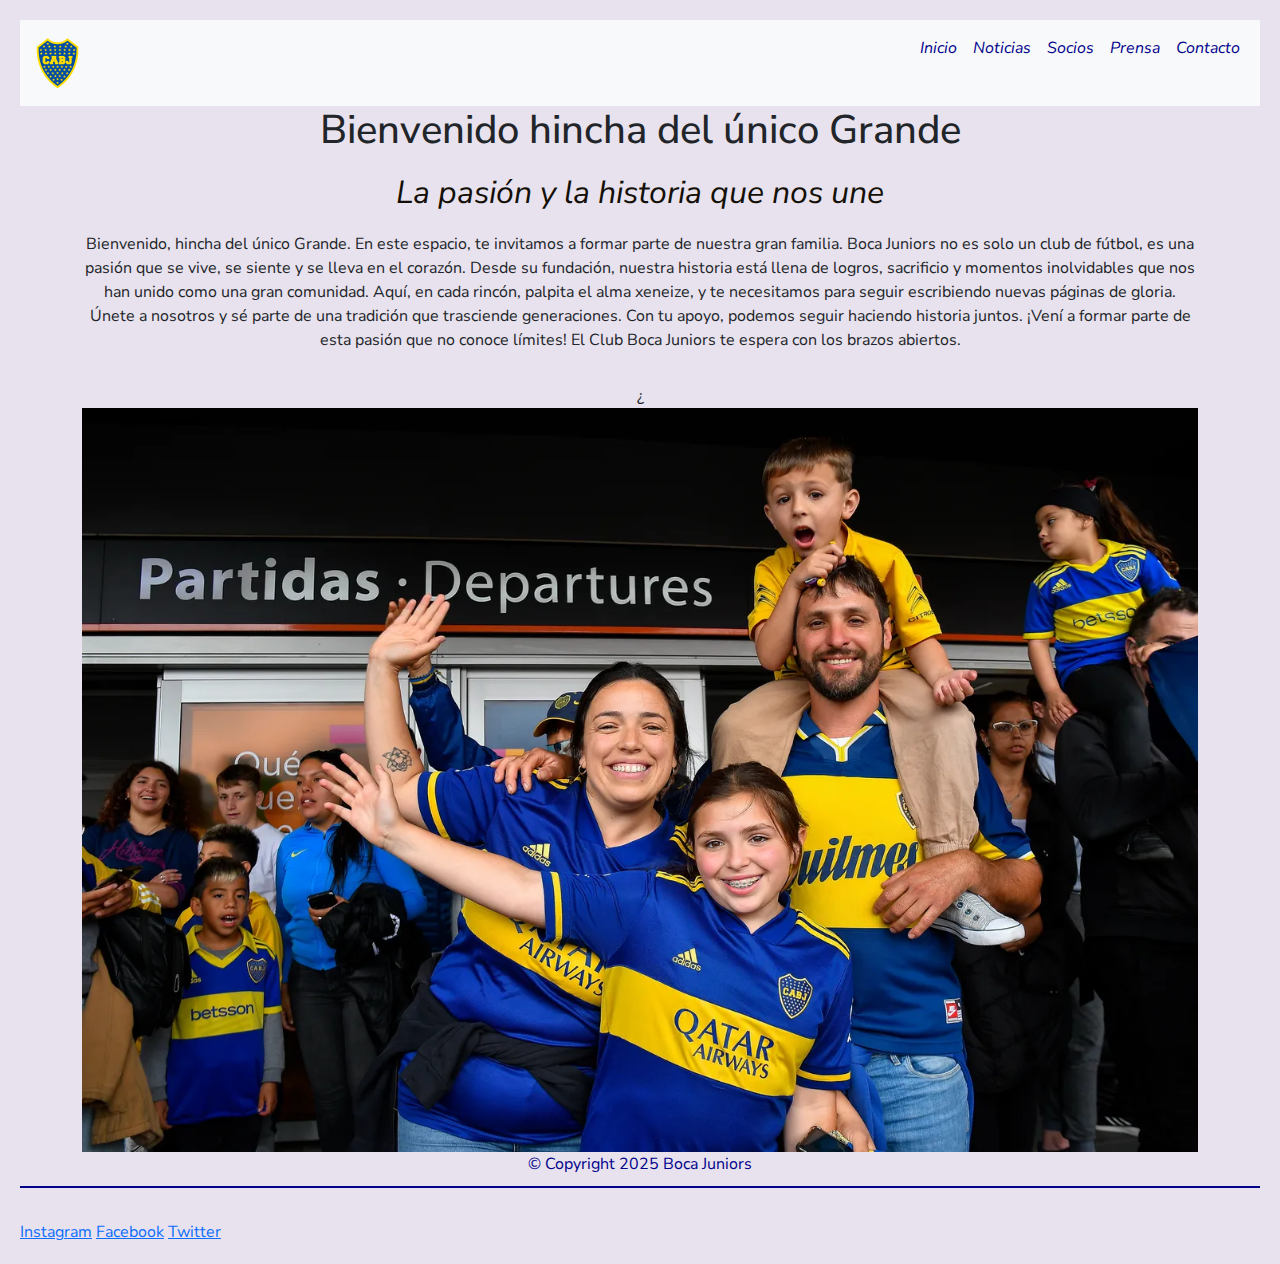
==== index.html @ 555c3f23 "hice correcciones en el nav" ====
<!DOCTYPE html>
<html lang="en">
<head>
    <meta charset="UTF-8">
    <meta name="viewport" content="width=device-width, initial-scale=1.0">
    <!--BOOTSTRAP-->
    <link href="https://cdn.jsdelivr.net/npm/bootstrap@5.3.3/dist/css/bootstrap.min.css" rel="stylesheet" integrity="sha384-QWTKZyjpPEjISv5WaRU9OFeRpok6YctnYmDr5pNlyT2bRjXh0JMhjY6hW+ALEwIH" crossorigin="anonymous">
    <!--CSS-->
    <link rel="stylesheet" href="./styles/style.css">
    <link rel="preconnect" href="https://fonts.googleapis.com">
    <link rel="preconnect" href="https://fonts.gstatic.com" crossorigin>
    <link href="https://fonts.googleapis.com/css2?family=Nunito+Sans:ital,opsz,wght@0,6..12,200..1000;1,6..12,200..1000&display=swap" rel="stylesheet">
    <title>Socios Boca - Inicio</title>
</head>
<body>
    <header>
        <nav class="navbar navbar-expand-lg navbar-light bg-light w-100">
            <div class="container-fluid">
                <!-- Logo -->
                <a class="navbar-brand" href="../index.html">
                    <img src="./assets/icons/Boca_escudo.png" alt="Boca_escudo" class="logo">
                </a>
                <!-- Botón hamburguesa -->
                <button class="navbar-toggler" type="button" data-bs-toggle="collapse" data-bs-target="#navbarNav" aria-controls="navbarNav" aria-expanded="false" aria-label="Toggle navigation">
                    <span class="navbar-toggler-icon"></span>
                </button>
                <!-- NAV -->
                <div class="collapse navbar-collapse" id="navbarNav">
                    <ul class="navbar-nav ms-auto">
                        <li class="nav-item">
                            <a class="nav-link active" href="./index.html">Inicio</a>
                        </li>
                        <li class="nav-item">
                            <a class="nav-link" href="./pages/news.html">Noticias</a>
                        </li>
                        <li class="nav-item">
                            <a class="nav-link" href="./pages/members.html">Socios</a>
                        </li>
                        <li class="nav-item">
                            <a class="nav-link" href="./pages/press.html">Prensa</a>
                        </li>
                        <li class="nav-item">
                            <a class="nav-link" href="./pages/contact.html">Contacto</a>
                        </li>
                    </ul>
                </div>
            </div>
        </nav>
    </header>    
    <main>
        <section class="container">
            <div class="text-center">
                <h1>Bienvenido hincha del único Grande</h1>
                <h2 class="subtitulos">La pasión y la historia que nos une</h2>
                <p>Bienvenido, hincha del único Grande. En este espacio, te invitamos a formar parte de nuestra gran familia. Boca Juniors no es solo un club de fútbol, es una pasión que se vive, se siente y se lleva en el corazón. Desde su fundación, nuestra historia está llena de logros, sacrificio y momentos inolvidables que nos han unido como una gran comunidad. Aquí, en cada rincón, palpita el alma xeneize, y te necesitamos para seguir escribiendo nuevas páginas de gloria. Únete a nosotros y sé parte de una tradición que trasciende generaciones. Con tu apoyo, podemos seguir haciendo historia juntos. ¡Vení a formar parte de esta pasión que no conoce límites! El Club Boca Juniors te espera con los brazos abiertos.
                </p>¿
                <img src="./assets/img/hinchas-boca-viajan-brasil-1jpg.webp" alt="Una_familia_bostera" class="img-fluid">
            </div>
        </section>
    </main>
    
    <footer> 
        <p class="p-footer"> &copy; Copyright 2025 Boca Juniors </p>
        <!--Aca irian los logos de las redes sociales-->
        <a href="https://www.instagram.com/bocajrs/?hl=es">Instagram</a>
        <a href="https://www.facebook.com/BocaJuniors/?locale=es_LA">Facebook</a>
        <a href="https://x.com/BocaJrsOficial?ref_src=twsrc%5Egoogle%7Ctwcamp%5Eserp%7Ctwgr%5Eauthor">Twitter</a>
    </footer>
    <script src="https://cdn.jsdelivr.net/npm/bootstrap@5.3.3/dist/js/bootstrap.bundle.min.js" integrity="sha384-YvpcrYf0tY3lHB60NNkmXc5s9fDVZLESaAA55NDzOxhy9GkcIdslK1eN7N6jIeHz" crossorigin="anonymous"></script>   
</body>
</html>
---- styles/style.css ----
*{
    margin: 0;
    padding: 0;
}
/*HEADER*/
.logo{
    width: 50px;
    height: auto;
}

.nav-menu ul {
    display: flex ;
    flex-direction: row;
    justify-content:space-around;
    color: darkblue;
    font-family: "Nunito Sans", serif;
    padding: 0;
    list-style: none;
    margin: auto;

}
.nav-link{
    text-decoration: none;
    color: darkblue !important;
}
.nav-link:hover {
    color: #ffc307 !important;
    text-decoration: underline;
}
input:focus {
    border-color: #140f07;
    outline: none;
}



/*BODY*/

body{
    font-family: "Nunito Sans", serif;
    background-color: #e7e2ed;
    padding: 20px;
}
.subtitulos{
    color: #140f07;
    font-style: italic;
    font-weight: 400;
    margin: 20px;
}

.titulos{
    color: darkblue;
    font-family: "Nunito Sans", serif;
    font-size: 3rem;
    text-align: center;
}

p{font-size: 1rem;
    margin-bottom: 2rem;
}


div li{
    font-style: italic;
    margin-bottom: 30px;
}

#imagen-index{
    width: 1080px;
    max-width: 1980px;
    height: auto;
    display: block;
    margin: auto;
}
.imagen-prensa{
        width: 48%;
        height: auto;
        display: inline-block;
        margin: 1px;
    }

    .video-socios{
        width: 80%;
        height: auto;
        display: block;
        margin: auto;
    }

    /*FOOTER*/
.p-footer{
    font-size: 1rem;
    color: darkblue;
    text-align: center;
}    
.p-footer::after {
    content: "";
    display: block;
    width: 100%;
    height: 2px;
    background-color: darkblue;
    margin-top: 10px;
}
@media (max-width: 768px) {
    .titulos {
        font-size: 2rem;
        text-align: left;
    }

    .nav-menu ul {
        flex-direction: column;
        align-items: center;
    }

    .imagen-prensa {
        width: 100%;
    }
}
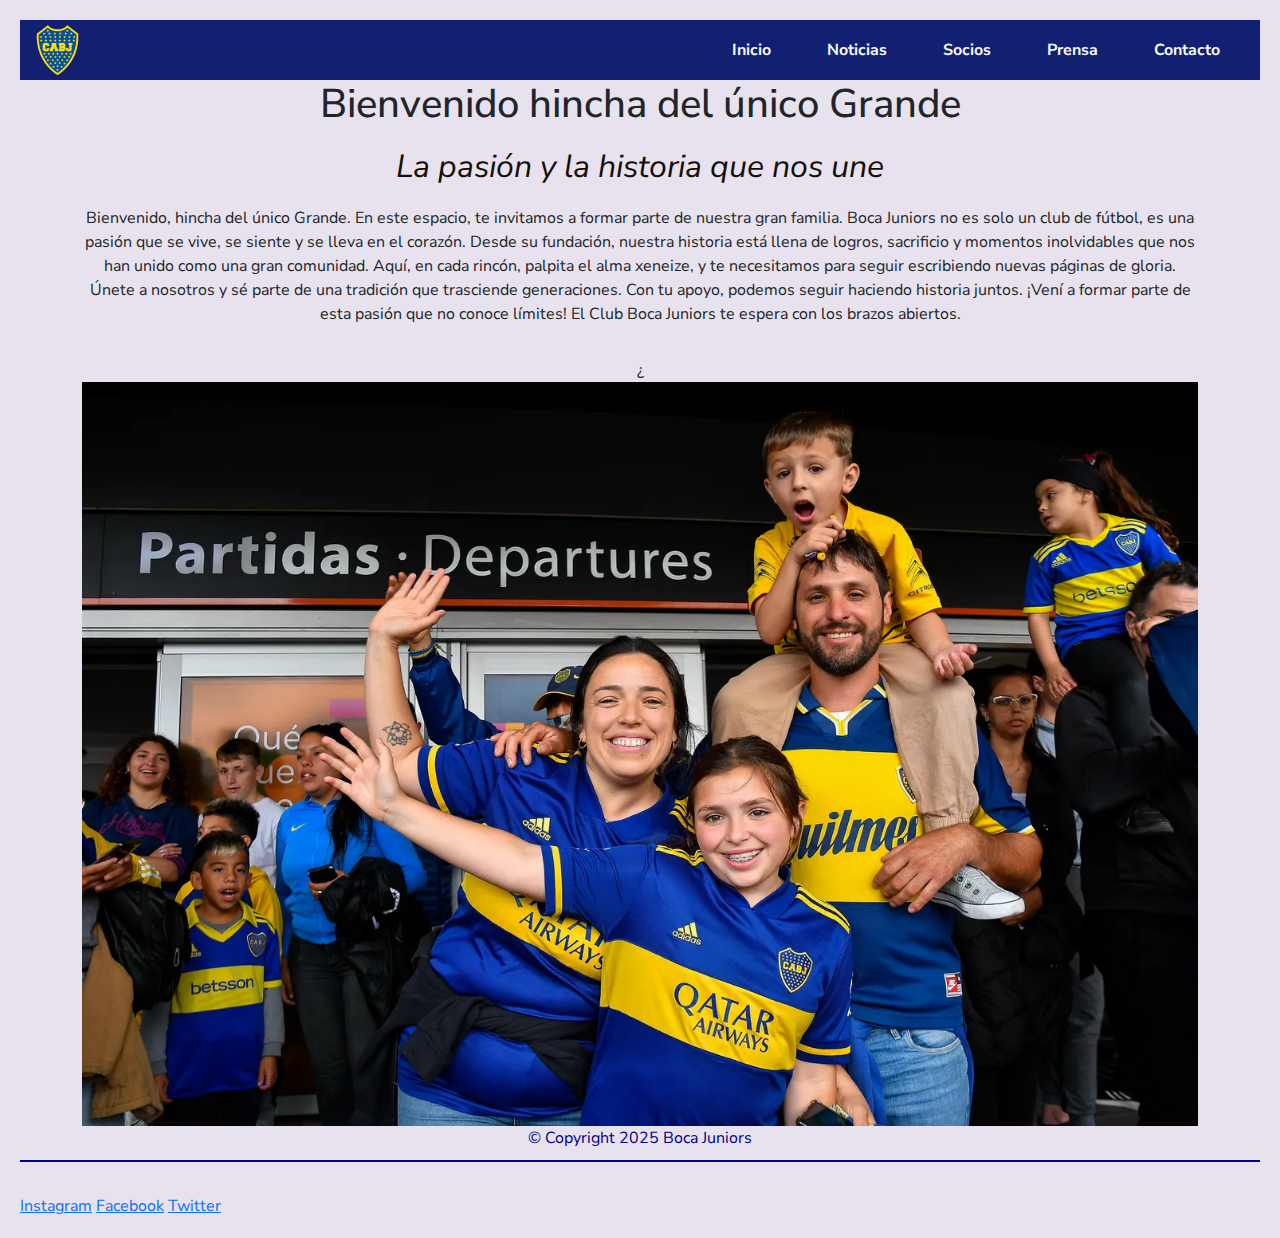
==== commit 1313fab1: "modificadores de estilo" ====
--- a/index.html
+++ b/index.html
@@ -13,40 +13,45 @@
     <title>Socios Boca - Inicio</title>
 </head>
 <body>
-    <header>
-        <nav class="navbar navbar-expand-lg navbar-light bg-light w-100">
-            <div class="container-fluid">
-                <!-- Logo -->
-                <a class="navbar-brand" href="../index.html">
-                    <img src="./assets/icons/Boca_escudo.png" alt="Boca_escudo" class="logo">
-                </a>
-                <!-- Botón hamburguesa -->
-                <button class="navbar-toggler" type="button" data-bs-toggle="collapse" data-bs-target="#navbarNav" aria-controls="navbarNav" aria-expanded="false" aria-label="Toggle navigation">
-                    <span class="navbar-toggler-icon"></span>
-                </button>
-                <!-- NAV -->
-                <div class="collapse navbar-collapse" id="navbarNav">
-                    <ul class="navbar-nav ms-auto">
-                        <li class="nav-item">
-                            <a class="nav-link active" href="./index.html">Inicio</a>
-                        </li>
-                        <li class="nav-item">
-                            <a class="nav-link" href="./pages/news.html">Noticias</a>
-                        </li>
-                        <li class="nav-item">
-                            <a class="nav-link" href="./pages/members.html">Socios</a>
-                        </li>
-                        <li class="nav-item">
-                            <a class="nav-link" href="./pages/press.html">Prensa</a>
-                        </li>
-                        <li class="nav-item">
-                            <a class="nav-link" href="./pages/contact.html">Contacto</a>
-                        </li>
-                    </ul>
+    <body>
+        <header>
+            <nav class="navbar navbar-expand-lg navbar-light bg-light w-100">
+                <div class="container-fluid">
+                    <!-- Logo -->
+                    <a class="navbar-brand" href="../index.html">
+                        <img src="./assets/icons/Boca_escudo.png" alt="Boca_escudo" class="logo">
+                    </a>
+                    <!-- Botón hamburguesa -->
+                    <button class="navbar-toggler" type="button" data-bs-toggle="collapse" data-bs-target="#navbarNav" aria-controls="navbarNav" aria-expanded="false" aria-label="Toggle navigation">
+                        <span>
+                            <img class="navbar-toggler-icon" src="../assets/icons/menu hamburguesa.png" alt="menu.png">
+                        </span>
+    
+                    </button>
+                    <!-- NAV -->
+                    <div class="collapse navbar-collapse" id="navbarNav">
+                        <ul class="navbar-nav ms-auto">
+                            <li class="nav-item">
+                                <a class="nav-link" href="./index.html">Inicio</a>
+                            </li>
+                            <li class="nav-item">
+                                <a class="nav-link" href="./pages/news.html">Noticias</a>
+                            </li>
+                            <li class="nav-item">
+                                <a class="nav-link" href="./pages/members.html">Socios</a>
+                            </li>
+                            <li class="nav-item">
+                                <a class="nav-link active" href="./pages/press.html">Prensa</a>
+                            </li>
+                            <li class="nav-item">
+                                <a class="nav-link" href="./pages/contact.html">Contacto</a>
+                            </li>
+                        </ul>
+                    </div>
                 </div>
-            </div>
-        </nav>
-    </header>    
+            </nav>
+        </header>    
+    
     <main>
         <section class="container">
             <div class="text-center">
--- a/styles/style.css
+++ b/styles/style.css
@@ -1,97 +1,105 @@
-*{
+* {
     margin: 0;
     padding: 0;
+    border: none;
+    box-shadow: none;
 }
-/*HEADER*/
-.logo{
+
+/* HEADER */
+.navbar {
+    width: 100vw; /* Asegura que el nav ocupe todo el ancho */
+    margin: 0;
+    padding: 0;
+    background-color: #e7e2ed; 
+    border: none;
+}
+
+.logo {
     width: 50px;
     height: auto;
 }
 
 .nav-menu ul {
-    display: flex ;
+    display: flex;
     flex-direction: row;
-    justify-content:space-around;
+    justify-content: space-around;
     color: darkblue;
     font-family: "Nunito Sans", serif;
     padding: 0;
     list-style: none;
-    margin: auto;
+    margin: 0;
+}
 
-}
-.nav-link{
+.nav-link {
     text-decoration: none;
     color: darkblue !important;
 }
+
 .nav-link:hover {
     color: #ffc307 !important;
     text-decoration: underline;
 }
+
 input:focus {
     border-color: #140f07;
     outline: none;
 }
 
-
-
-/*BODY*/
-
-body{
+/* BODY */
+body {
     font-family: "Nunito Sans", serif;
     background-color: #e7e2ed;
     padding: 20px;
 }
-.subtitulos{
+
+.subtitulos {
     color: #140f07;
     font-style: italic;
     font-weight: 400;
     margin: 20px;
 }
 
-.titulos{
+.titulos {
     color: darkblue;
     font-family: "Nunito Sans", serif;
     font-size: 3rem;
     text-align: center;
 }
 
-p{font-size: 1rem;
+p {
+    font-size: 1rem;
     margin-bottom: 2rem;
 }
 
-
-div li{
-    font-style: italic;
-    margin-bottom: 30px;
-}
-
-#imagen-index{
+#imagen-index {
     width: 1080px;
     max-width: 1980px;
     height: auto;
     display: block;
     margin: auto;
 }
-.imagen-prensa{
-        width: 48%;
-        height: auto;
-        display: inline-block;
-        margin: 1px;
-    }
 
-    .video-socios{
-        width: 80%;
-        height: auto;
-        display: block;
-        margin: auto;
-    }
+.imagen-prensa {
+    width: 48%;
+    height: auto;
+    display: inline-block;
+    margin: 1px;
+}
 
-    /*FOOTER*/
-.p-footer{
+.video-socios {
+    width: 80%;
+    height: auto;
+    display: block;
+    margin: auto;
+}
+
+/* FOOTER */
+.p-footer {
     font-size: 1rem;
     color: darkblue;
     text-align: center;
-}    
+}
+
 .p-footer::after {
     content: "";
     display: block;
@@ -100,21 +108,70 @@
     background-color: darkblue;
     margin-top: 10px;
 }
+
+
 @media (max-width: 768px) {
-    .titulos {
-        font-size: 2rem;
-        text-align: left;
+    .navbar-nav {
+        flex-direction: column;
+        text-align: center;
+        width: 100%;
+        border: none;
+        background: transparent;
     }
 
-    .nav-menu ul {
-        flex-direction: column;
-        align-items: center;
+    .nav-item {
+        margin: 10px 0;
+        width: 100%;
     }
 
-    .imagen-prensa {
-        width: 100%;
+    .navbar-toggler {
+        margin: 0;
+        border: none;
+        background: transparent;
+    }
+
+    .navbar-brand {
+        padding: 0;
     }
 }
 
+.navbar-toggler {
+    border: none;
+    padding: 0;
+    background-color: transparent;
+}
+
+.navbar-toggler-icon {
+    background: transparent;
+    width: 30px;
+    height: 30px;
+    border: none;
+    box-shadow: none;
+}
+
+.navbar-nav {
+    display: flex;
+    justify-content: center;
+    border: none;
+    background: transparent;
+}
+
+.nav-item {
+    margin-left: 20px;
+    margin-right: 20px;
+}
+
+.nav-link {
+    color: #f9f9f9 !important;
+    font-weight: bold;
+}
+
+.nav-link:hover {
+    color: #ffc307 !important;
+    text-decoration: underline;
+}
 
 
+.bg-light {
+    background-color: #122071 !important; /* Aquí pones el color que prefieras */
+}
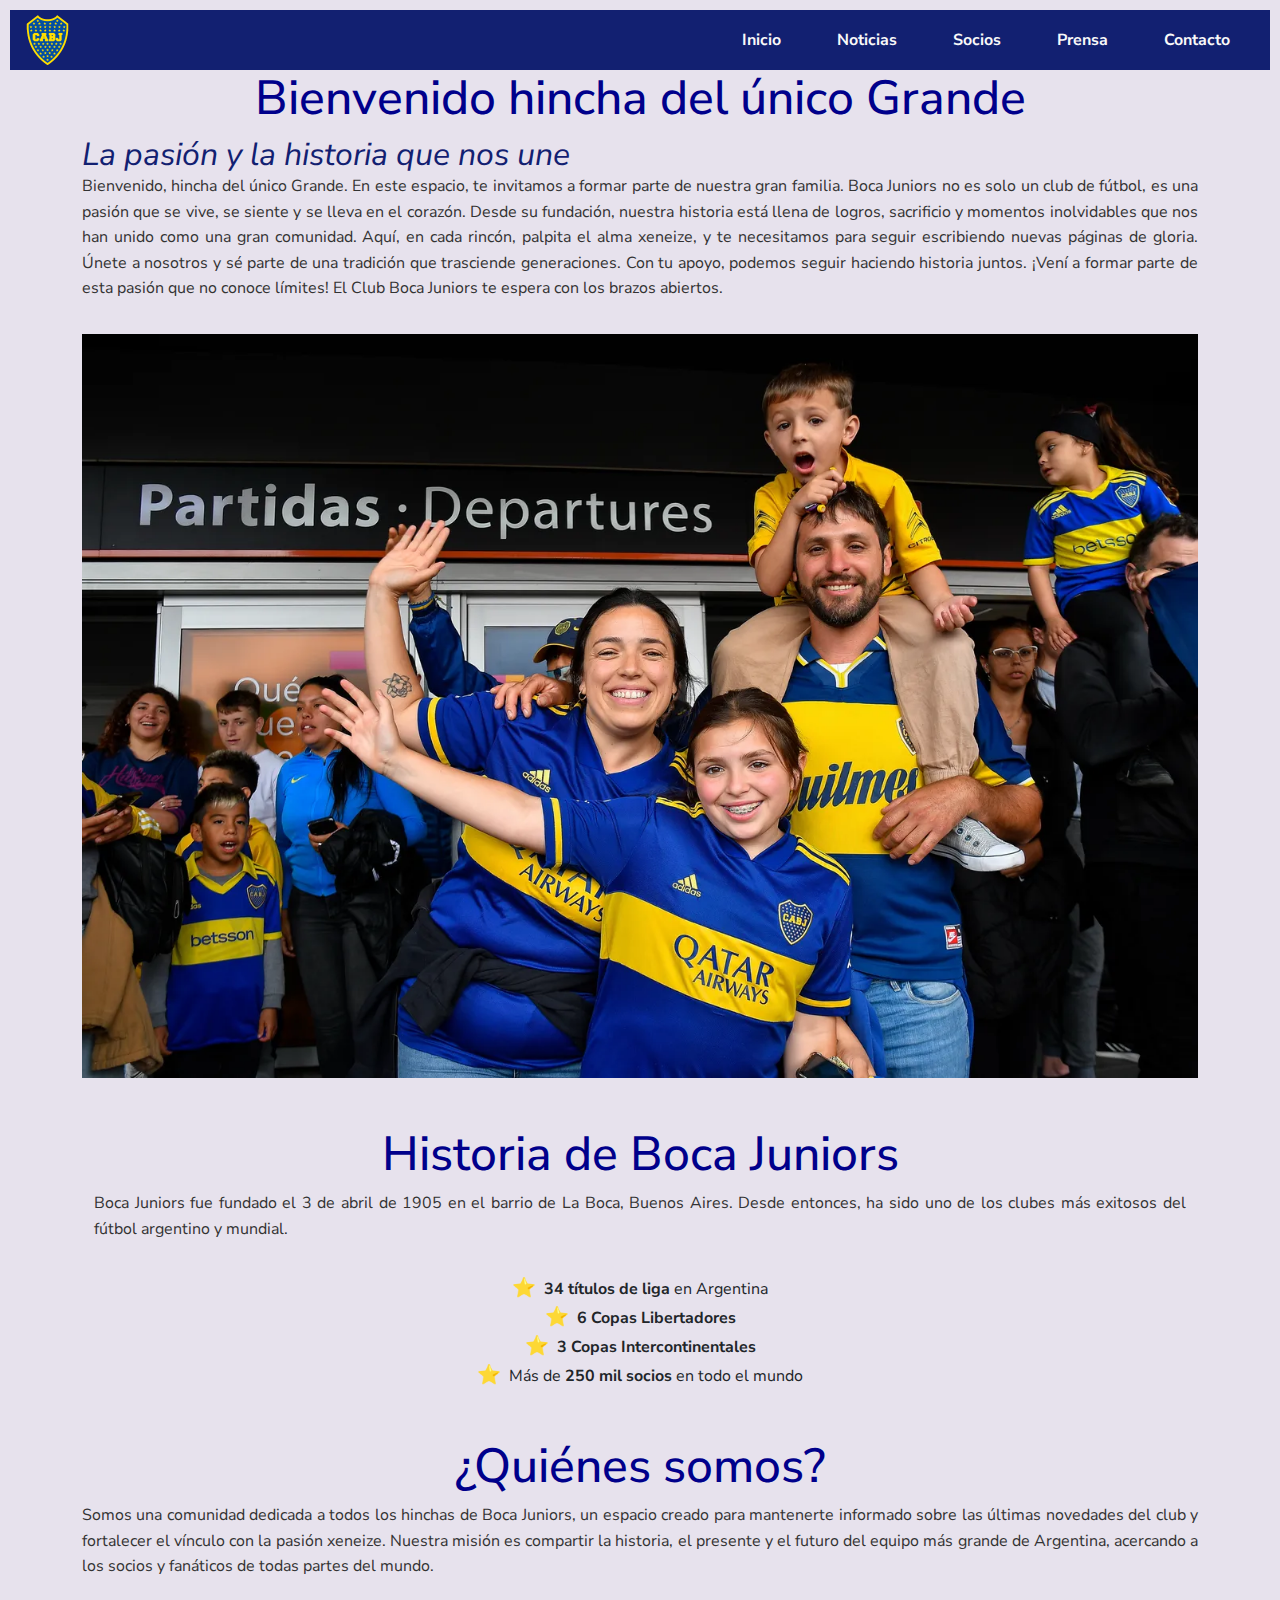
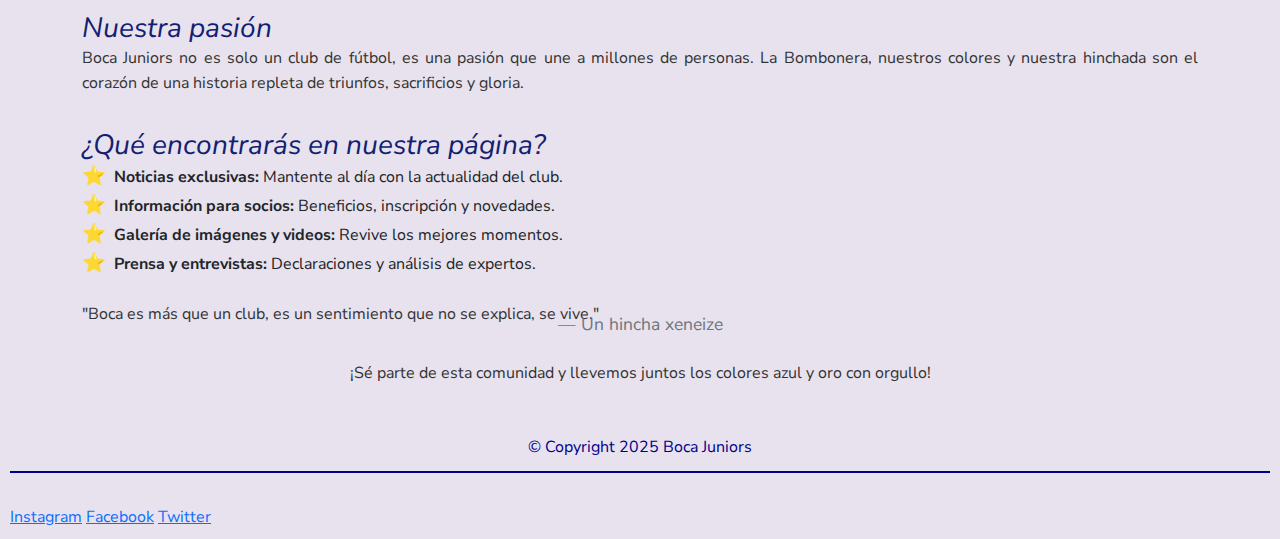
==== commit ff3bc9c5: "actualizacion general quitando estilos de BS" ====
--- a/index.html
+++ b/index.html
@@ -24,7 +24,7 @@
                     <!-- Botón hamburguesa -->
                     <button class="navbar-toggler" type="button" data-bs-toggle="collapse" data-bs-target="#navbarNav" aria-controls="navbarNav" aria-expanded="false" aria-label="Toggle navigation">
                         <span>
-                            <img class="navbar-toggler-icon" src="../assets/icons/menu hamburguesa.png" alt="menu.png">
+                            <img class="navbar-toggler-icon" src="./assets/icons/menu hamburguesa.png" alt="menu.png">
                         </span>
     
                     </button>
@@ -55,13 +55,52 @@
     <main>
         <section class="container">
             <div class="text-center">
-                <h1>Bienvenido hincha del único Grande</h1>
+                <h1 class="titulos">Bienvenido hincha del único Grande</h1>
                 <h2 class="subtitulos">La pasión y la historia que nos une</h2>
                 <p>Bienvenido, hincha del único Grande. En este espacio, te invitamos a formar parte de nuestra gran familia. Boca Juniors no es solo un club de fútbol, es una pasión que se vive, se siente y se lleva en el corazón. Desde su fundación, nuestra historia está llena de logros, sacrificio y momentos inolvidables que nos han unido como una gran comunidad. Aquí, en cada rincón, palpita el alma xeneize, y te necesitamos para seguir escribiendo nuevas páginas de gloria. Únete a nosotros y sé parte de una tradición que trasciende generaciones. Con tu apoyo, podemos seguir haciendo historia juntos. ¡Vení a formar parte de esta pasión que no conoce límites! El Club Boca Juniors te espera con los brazos abiertos.
-                </p>¿
+                </p>
                 <img src="./assets/img/hinchas-boca-viajan-brasil-1jpg.webp" alt="Una_familia_bostera" class="img-fluid">
             </div>
         </section>
+        <section class="container">
+            <div class="text-center">
+                <section class="container my-5">
+                    <h2 class="text-center titulos">Historia de Boca Juniors</h2>
+                    <p>Boca Juniors fue fundado el 3 de abril de 1905 en el barrio de La Boca, Buenos Aires. Desde entonces, ha sido uno de los clubes más exitosos del fútbol argentino y mundial.</p>
+                    <ul class="historia-lista">
+                        <li><strong>34 títulos de liga</strong> en Argentina</li>
+                        <li><strong>6 Copas Libertadores</strong></li>
+                        <li><strong>3 Copas Intercontinentales</strong></li>
+                        <li>Más de <strong>250 mil socios</strong> en todo el mundo</li>
+                    </ul>
+                </section>
+                
+            </div>
+
+        </section>
+        <section class="container my-5">
+            <h2 class="text-center titulos">¿Quiénes somos?</h2>
+            <p>Somos una comunidad dedicada a todos los hinchas de Boca Juniors, un espacio creado para mantenerte informado sobre las últimas novedades del club y fortalecer el vínculo con la pasión xeneize. Nuestra misión es compartir la historia, el presente y el futuro del equipo más grande de Argentina, acercando a los socios y fanáticos de todas partes del mundo.</p>
+        
+            <h3 class="subtitulos">Nuestra pasión</h3>
+            <p>Boca Juniors no es solo un club de fútbol, es una pasión que une a millones de personas. La Bombonera, nuestros colores y nuestra hinchada son el corazón de una historia repleta de triunfos, sacrificios y gloria.</p>
+        
+            <h3 class="subtitulos">¿Qué encontrarás en nuestra página?</h3>
+            <ul class="historia-lista">
+                <li><strong>Noticias exclusivas:</strong> Mantente al día con la actualidad del club.</li>
+                <li><strong>Información para socios:</strong> Beneficios, inscripción y novedades.</li>
+                <li><strong>Galería de imágenes y videos:</strong> Revive los mejores momentos.</li>
+                <li><strong>Prensa y entrevistas:</strong> Declaraciones y análisis de expertos.</li>
+            </ul>
+        
+            <blockquote class="blockquote text-center my-4">
+                <p class="mb-0">"Boca es más que un club, es un sentimiento que no se explica, se vive."</p>
+                <footer class="blockquote-footer">Un hincha xeneize</footer>
+            </blockquote>
+        
+            <p class="text-center">¡Sé parte de esta comunidad y llevemos juntos los colores azul y oro con orgullo!</p>
+        </section>
+        
     </main>
     
     <footer> 
--- a/styles/style.css
+++ b/styles/style.css
@@ -49,14 +49,15 @@
 body {
     font-family: "Nunito Sans", serif;
     background-color: #e7e2ed;
-    padding: 20px;
+    padding: 10px;
 }
 
 .subtitulos {
-    color: #140f07;
+    color: #122071;
     font-style: italic;
     font-weight: 400;
-    margin: 20px;
+    margin: initial;
+    text-align: start;
 }
 
 .titulos {
@@ -67,7 +68,17 @@
 }
 
 p {
+    text-align: justify;
     font-size: 1rem;
+    color: #333;
+    line-height: 1.6;
+    margin-bottom: 2rem;
+}
+.p-contactos{
+    text-align: center;
+    font-size: 1rem;
+    color: #333;
+    line-height: 1.6;
     margin-bottom: 2rem;
 }
 
@@ -175,3 +186,55 @@
 .bg-light {
     background-color: #122071 !important; /* Aquí pones el color que prefieras */
 }
+.historia-lista {
+    list-style: none; 
+    padding: 0;
+}
+
+.historia-lista li::before {
+    content: "⭐"; 
+    color: gold; 
+    font-size: 1.2rem; 
+    margin-right: 8px; 
+}
+.custom-form {
+    background-color: #f8f9fa;
+    border: 2px solid #007bff;
+    padding: 2rem;
+    border-radius: 10px;
+}
+
+.custom-label {
+    color: #007bff;
+    font-weight: bold;
+}
+
+.custom-input {
+    background-color: #e9ecef;
+    border: 1px solid #007bff;
+    border-radius: 5px;
+}
+
+.custom-input:focus {
+    border-color: #0056b3;
+    box-shadow: 0 0 5px rgba(0, 91, 179, 0.6);
+}
+
+.custom-textarea {
+    background-color: #e9ecef;
+    border: 1px solid #007bff;
+    border-radius: 5px;
+}
+
+.custom-btn {
+    background-color: #122071;
+    border: none;
+    color: white;
+    padding: 10px;
+    border-radius: 5px;
+}
+
+.custom-btn:hover {
+    background-color: #f3b229;
+    border-color: #070707;
+}
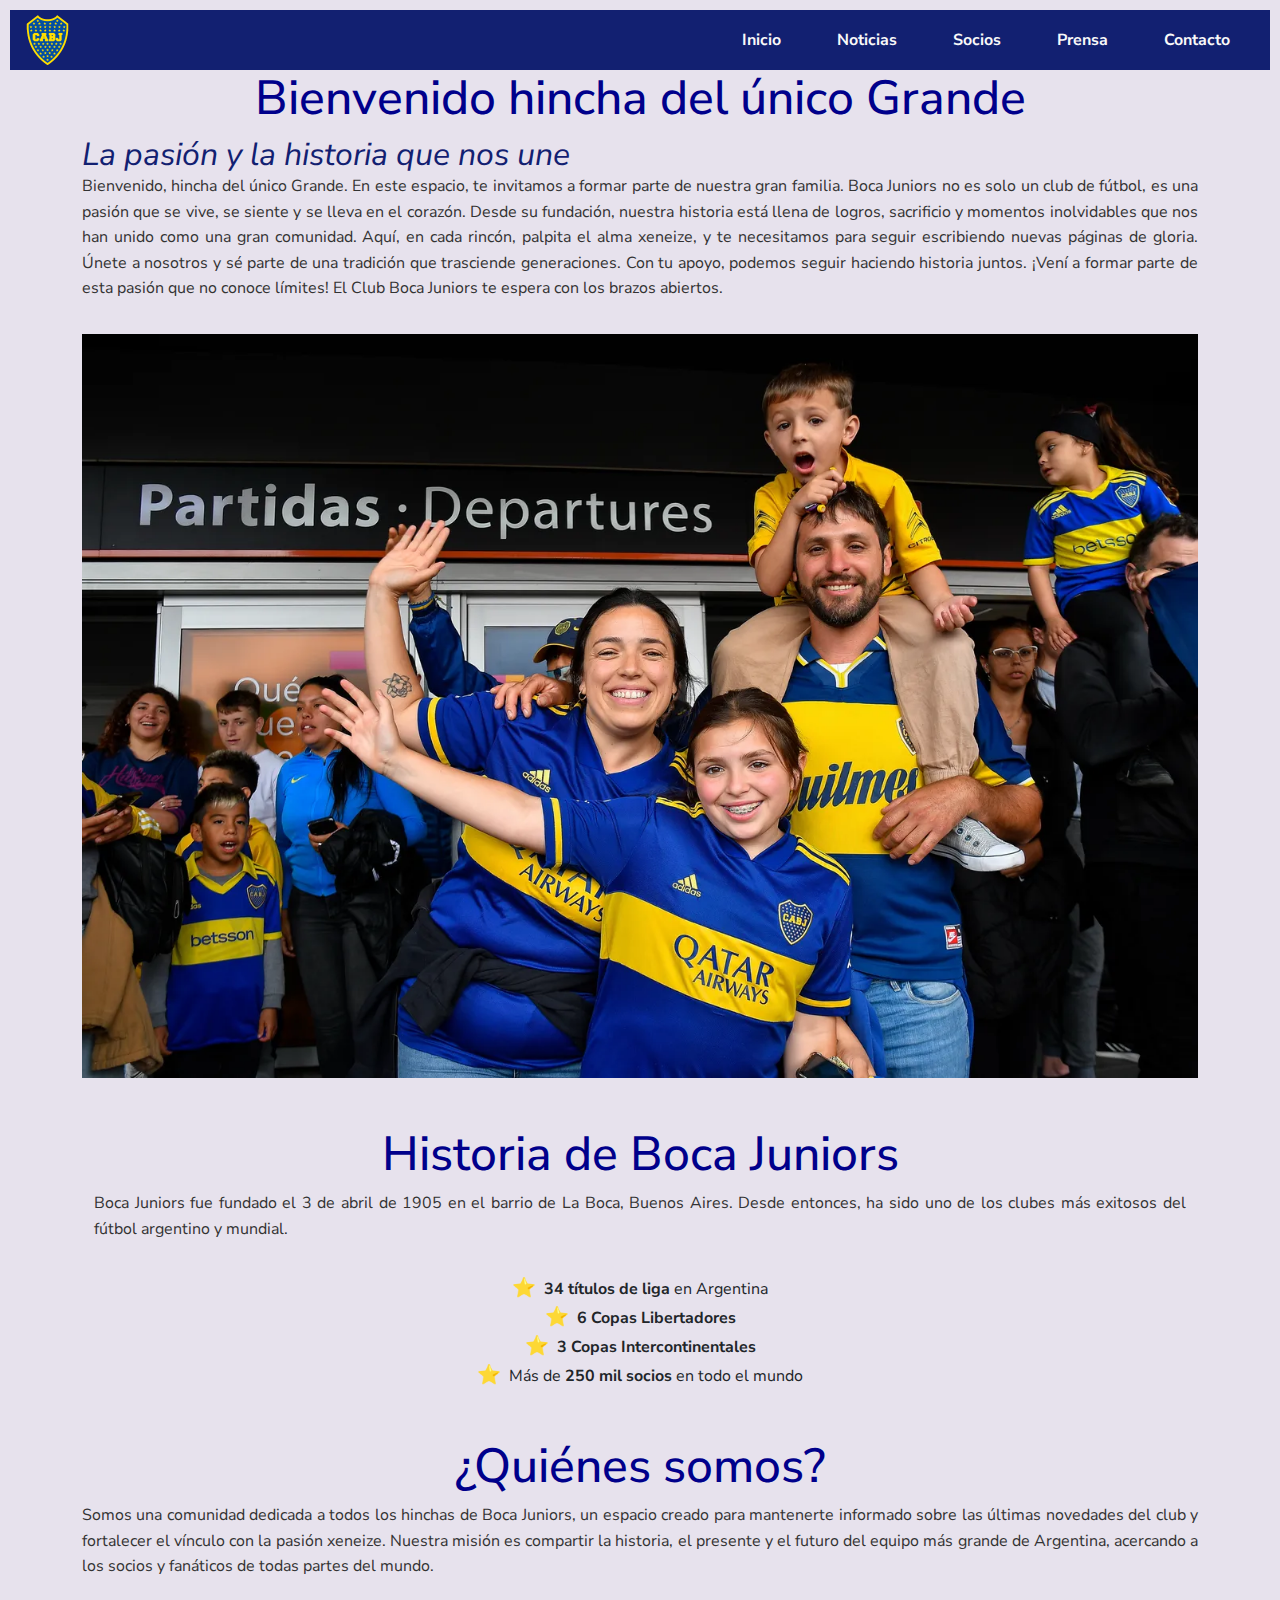
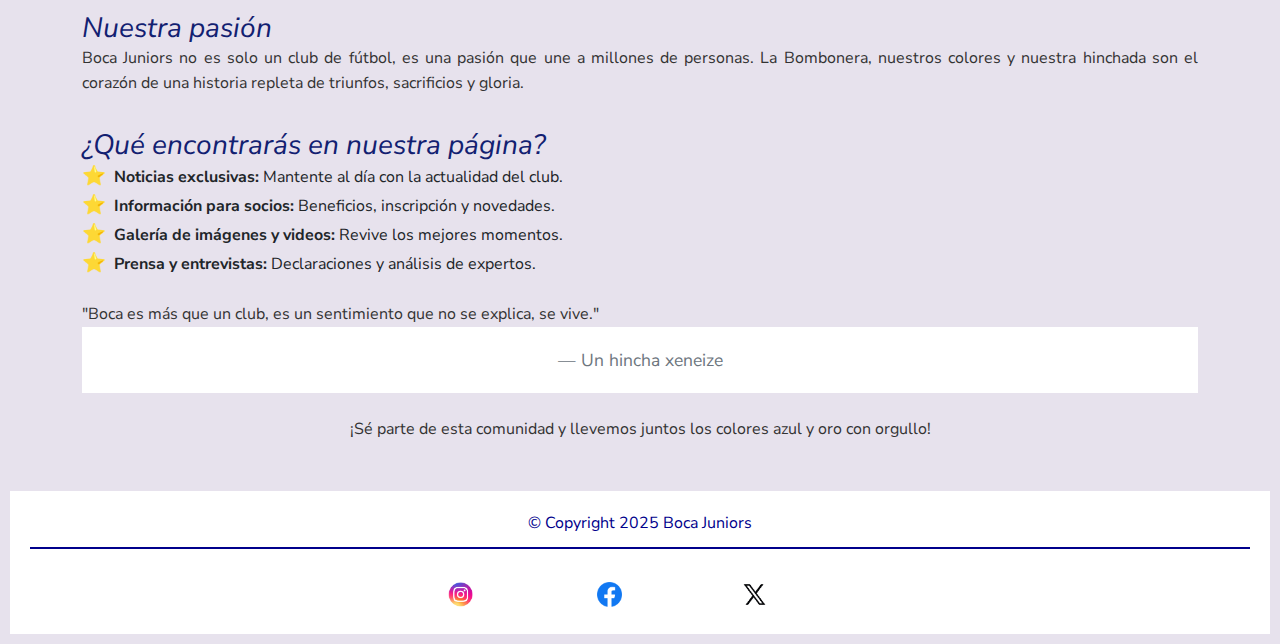
==== commit 71ce224e: "agregue la carpeta sass y el archivo .scss" ====
--- a/index.html
+++ b/index.html
@@ -105,11 +105,20 @@
     
     <footer> 
         <p class="p-footer"> &copy; Copyright 2025 Boca Juniors </p>
-        <!--Aca irian los logos de las redes sociales-->
-        <a href="https://www.instagram.com/bocajrs/?hl=es">Instagram</a>
-        <a href="https://www.facebook.com/BocaJuniors/?locale=es_LA">Facebook</a>
-        <a href="https://x.com/BocaJrsOficial?ref_src=twsrc%5Egoogle%7Ctwcamp%5Eserp%7Ctwgr%5Eauthor">Twitter</a>
+    
+        <a href="https://www.instagram.com/bocajrs/?hl=es" target="_blank">
+            <img src="./assets/icons/logo-ig.avif" alt="Instagram" class="footer-icon"> Instagram
+        </a>
+    
+        <a href="https://www.facebook.com/BocaJuniors/?locale=es_LA" target="_blank">
+            <img src="./assets/icons/Facebook_Logo_(2019).png" alt="Facebook" class="footer-icon"> Facebook
+        </a>
+    
+        <a href="https://x.com/BocaJrsOficial" target="_blank">
+            <img src="./assets/icons/logo-x.avif" alt="Twitter" class="footer-icon"> Twitter
+        </a>
     </footer>
+    
     <script src="https://cdn.jsdelivr.net/npm/bootstrap@5.3.3/dist/js/bootstrap.bundle.min.js" integrity="sha384-YvpcrYf0tY3lHB60NNkmXc5s9fDVZLESaAA55NDzOxhy9GkcIdslK1eN7N6jIeHz" crossorigin="anonymous"></script>   
 </body>
 </html>--- a/styles/style.css
+++ b/styles/style.css
@@ -238,3 +238,32 @@
     background-color: #f3b229;
     border-color: #070707;
 }
+footer {
+    text-align: center;
+    padding: 20px;
+    background-color: #ffffff;  /* Azul de Boca */
+    color: white;
+}
+
+footer a {
+    display: inline-flex;
+    align-items: center;
+    margin: 0 15px;
+    color: white;
+    text-decoration: none;
+    font-size: 18px;
+}
+
+.footer-icon {
+    width: 25px;
+    height: 25px;
+    margin-right: 8px;
+}
+
+footer a:hover {
+    color: #f3b229;  /* Amarillo de Boca */
+}
+.blockquote-footer{
+    margin-top: 0%;
+    color
+}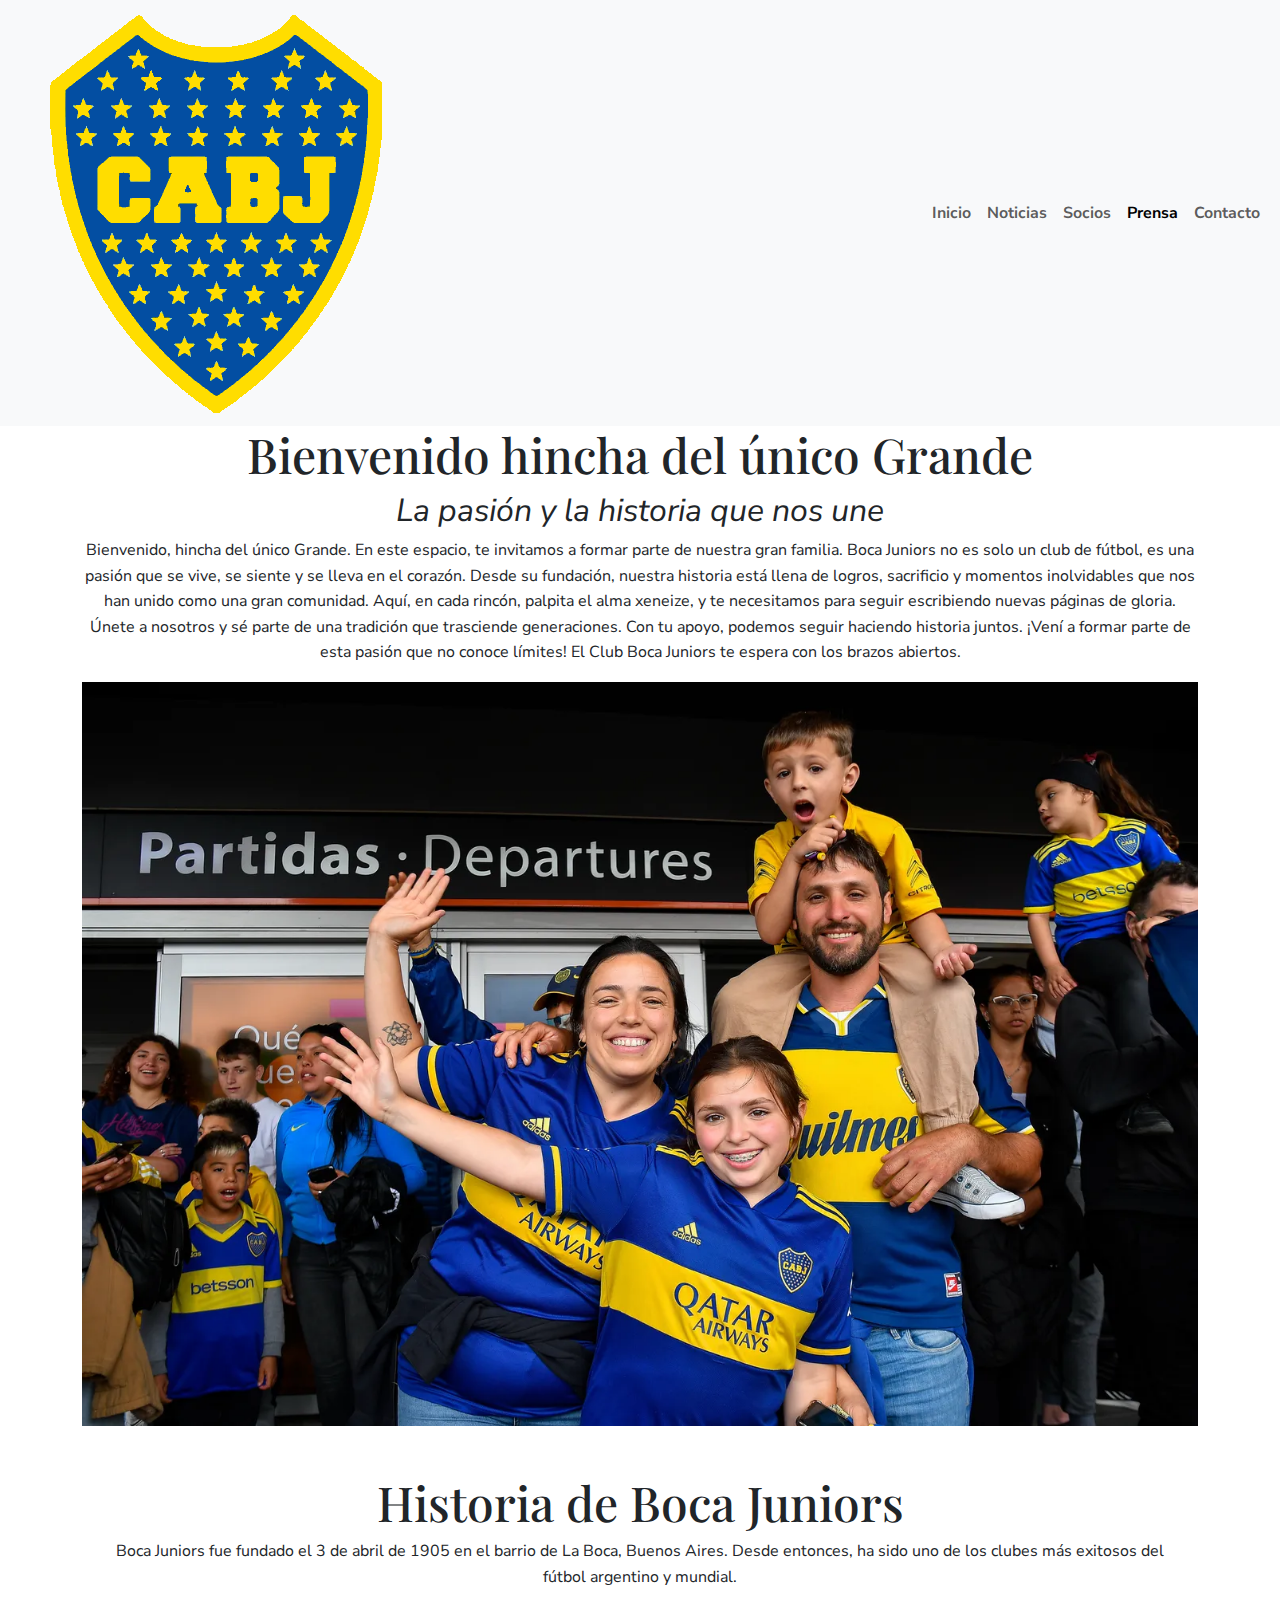
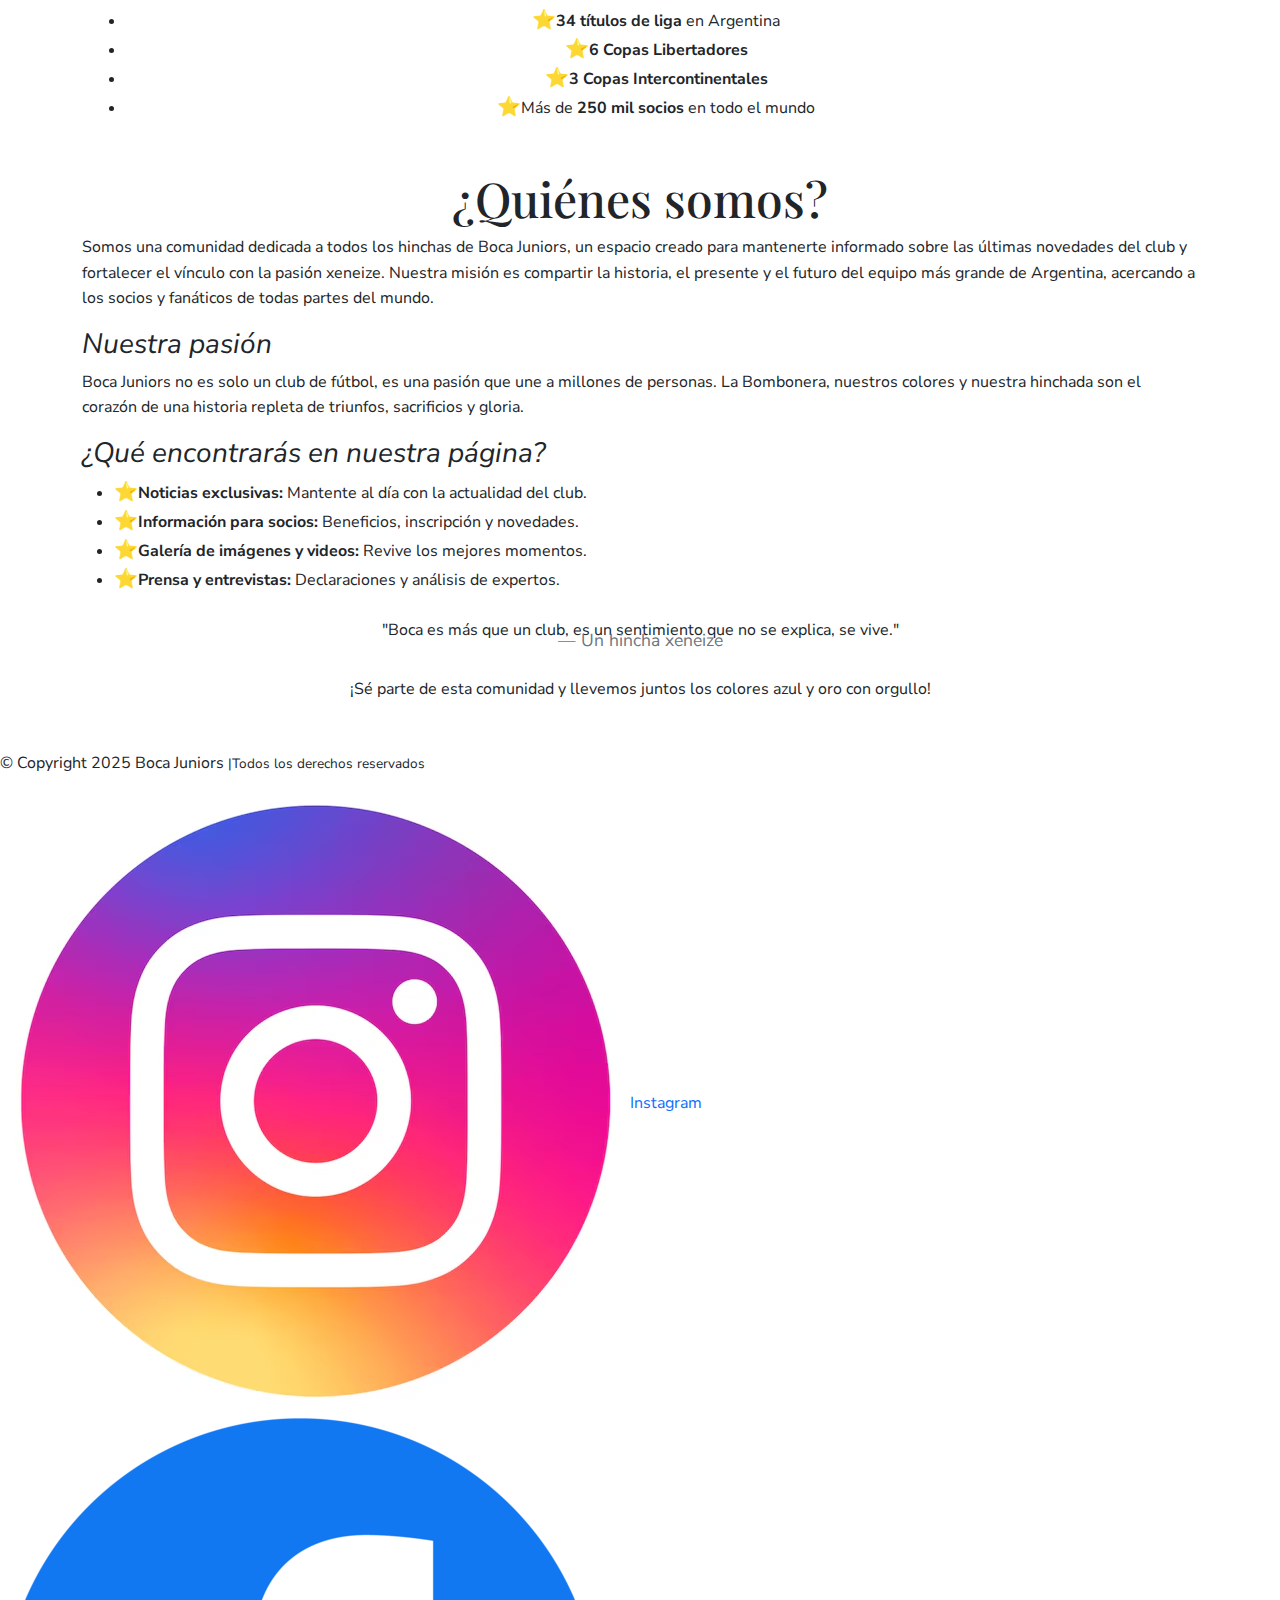
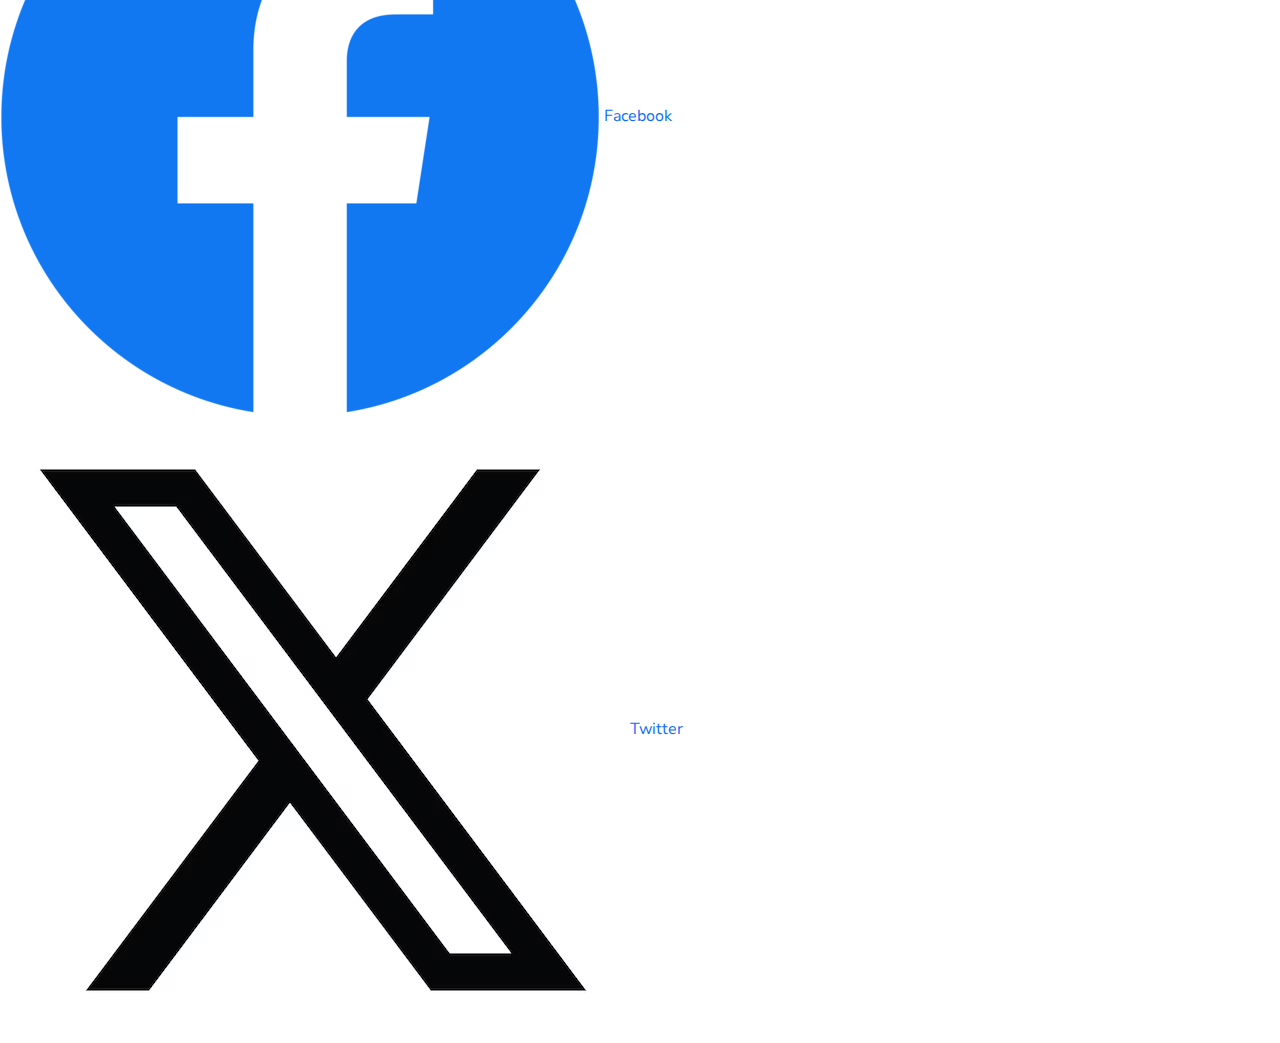
==== commit 0cb9659c: "reset y tipografias actualizadas en sass" ====
--- a/index.html
+++ b/index.html
@@ -7,13 +7,9 @@
     <link href="https://cdn.jsdelivr.net/npm/bootstrap@5.3.3/dist/css/bootstrap.min.css" rel="stylesheet" integrity="sha384-QWTKZyjpPEjISv5WaRU9OFeRpok6YctnYmDr5pNlyT2bRjXh0JMhjY6hW+ALEwIH" crossorigin="anonymous">
     <!--CSS-->
     <link rel="stylesheet" href="./styles/style.css">
-    <link rel="preconnect" href="https://fonts.googleapis.com">
-    <link rel="preconnect" href="https://fonts.gstatic.com" crossorigin>
-    <link href="https://fonts.googleapis.com/css2?family=Nunito+Sans:ital,opsz,wght@0,6..12,200..1000;1,6..12,200..1000&display=swap" rel="stylesheet">
     <title>Socios Boca - Inicio</title>
 </head>
 <body>
-    <body>
         <header>
             <nav class="navbar navbar-expand-lg navbar-light bg-light w-100">
                 <div class="container-fluid">
--- a/styles/style.css
+++ b/styles/style.css
@@ -1,269 +1,72 @@
+@charset "UTF-8";
+@import url("https://fonts.googleapis.com/css2?family=Nunito+Sans:wght@200..1000&family=Playfair+Display:wght@400;700&display=swap");
 * {
-    margin: 0;
-    padding: 0;
-    border: none;
-    box-shadow: none;
-}
-
-/* HEADER */
-.navbar {
-    width: 100vw; /* Asegura que el nav ocupe todo el ancho */
-    margin: 0;
-    padding: 0;
-    background-color: #e7e2ed; 
-    border: none;
-}
-
-.logo {
-    width: 50px;
-    height: auto;
+  margin: 0;
+  padding: 0;
+  border: none;
+  box-shadow: none;
 }
 
 .nav-menu ul {
-    display: flex;
-    flex-direction: row;
-    justify-content: space-around;
-    color: darkblue;
-    font-family: "Nunito Sans", serif;
-    padding: 0;
-    list-style: none;
-    margin: 0;
+  font-family: "Nunito Sans", sans-serif;
+}
+
+body {
+  font-family: "Nunito Sans", sans-serif;
+}
+
+.titulos {
+  font-family: "Playfair Display", serif;
+  font-size: 3rem;
+}
+
+.subtitulos {
+  font-style: italic;
+  font-weight: 400;
+}
+
+p {
+  font-size: 1rem;
+  line-height: 1.6;
+  font-style: normal;
+}
+
+.p-contactos {
+  font-size: 1rem;
+  line-height: 1.6;
+  font-style: normal;
+}
+
+.p-footer {
+  font-family: "Nunito Sans", sans-serif;
+  font-size: 1rem;
+  line-height: 1.5;
+}
+.p-footer::after {
+  content: "|Todos los derechos reservados";
+  font-size: 0.85rem;
 }
 
 .nav-link {
-    text-decoration: none;
-    color: darkblue !important;
-}
-
-.nav-link:hover {
-    color: #ffc307 !important;
-    text-decoration: underline;
-}
-
-input:focus {
-    border-color: #140f07;
-    outline: none;
-}
-
-/* BODY */
-body {
-    font-family: "Nunito Sans", serif;
-    background-color: #e7e2ed;
-    padding: 10px;
-}
-
-.subtitulos {
-    color: #122071;
-    font-style: italic;
-    font-weight: 400;
-    margin: initial;
-    text-align: start;
-}
-
-.titulos {
-    color: darkblue;
-    font-family: "Nunito Sans", serif;
-    font-size: 3rem;
-    text-align: center;
-}
-
-p {
-    text-align: justify;
-    font-size: 1rem;
-    color: #333;
-    line-height: 1.6;
-    margin-bottom: 2rem;
-}
-.p-contactos{
-    text-align: center;
-    font-size: 1rem;
-    color: #333;
-    line-height: 1.6;
-    margin-bottom: 2rem;
-}
-
-#imagen-index {
-    width: 1080px;
-    max-width: 1980px;
-    height: auto;
-    display: block;
-    margin: auto;
-}
-
-.imagen-prensa {
-    width: 48%;
-    height: auto;
-    display: inline-block;
-    margin: 1px;
-}
-
-.video-socios {
-    width: 80%;
-    height: auto;
-    display: block;
-    margin: auto;
-}
-
-/* FOOTER */
-.p-footer {
-    font-size: 1rem;
-    color: darkblue;
-    text-align: center;
-}
-
-.p-footer::after {
-    content: "";
-    display: block;
-    width: 100%;
-    height: 2px;
-    background-color: darkblue;
-    margin-top: 10px;
-}
-
-
-@media (max-width: 768px) {
-    .navbar-nav {
-        flex-direction: column;
-        text-align: center;
-        width: 100%;
-        border: none;
-        background: transparent;
-    }
-
-    .nav-item {
-        margin: 10px 0;
-        width: 100%;
-    }
-
-    .navbar-toggler {
-        margin: 0;
-        border: none;
-        background: transparent;
-    }
-
-    .navbar-brand {
-        padding: 0;
-    }
-}
-
-.navbar-toggler {
-    border: none;
-    padding: 0;
-    background-color: transparent;
-}
-
-.navbar-toggler-icon {
-    background: transparent;
-    width: 30px;
-    height: 30px;
-    border: none;
-    box-shadow: none;
-}
-
-.navbar-nav {
-    display: flex;
-    justify-content: center;
-    border: none;
-    background: transparent;
-}
-
-.nav-item {
-    margin-left: 20px;
-    margin-right: 20px;
-}
-
-.nav-link {
-    color: #f9f9f9 !important;
-    font-weight: bold;
-}
-
-.nav-link:hover {
-    color: #ffc307 !important;
-    text-decoration: underline;
-}
-
-
-.bg-light {
-    background-color: #122071 !important; /* Aquí pones el color que prefieras */
-}
-.historia-lista {
-    list-style: none; 
-    padding: 0;
+  font-weight: bold;
 }
 
 .historia-lista li::before {
-    content: "⭐"; 
-    color: gold; 
-    font-size: 1.2rem; 
-    margin-right: 8px; 
-}
-.custom-form {
-    background-color: #f8f9fa;
-    border: 2px solid #007bff;
-    padding: 2rem;
-    border-radius: 10px;
+  content: "⭐";
+  font-size: 1.2rem;
 }
 
 .custom-label {
-    color: #007bff;
-    font-weight: bold;
-}
-
-.custom-input {
-    background-color: #e9ecef;
-    border: 1px solid #007bff;
-    border-radius: 5px;
-}
-
-.custom-input:focus {
-    border-color: #0056b3;
-    box-shadow: 0 0 5px rgba(0, 91, 179, 0.6);
-}
-
-.custom-textarea {
-    background-color: #e9ecef;
-    border: 1px solid #007bff;
-    border-radius: 5px;
-}
-
-.custom-btn {
-    background-color: #122071;
-    border: none;
-    color: white;
-    padding: 10px;
-    border-radius: 5px;
-}
-
-.custom-btn:hover {
-    background-color: #f3b229;
-    border-color: #070707;
-}
-footer {
-    text-align: center;
-    padding: 20px;
-    background-color: #ffffff;  /* Azul de Boca */
-    color: white;
+  font-size: 1.1rem;
+  font-weight: bold;
+  font-family: "Nunito Sans", sans-serif;
 }
 
 footer a {
-    display: inline-flex;
-    align-items: center;
-    margin: 0 15px;
-    color: white;
-    text-decoration: none;
-    font-size: 18px;
+  font-size: 1rem;
+  font-family: "Nunito Sans", sans-serif;
+  font-weight: normal;
+  text-decoration: none;
 }
 
-.footer-icon {
-    width: 25px;
-    height: 25px;
-    margin-right: 8px;
-}
-
-footer a:hover {
-    color: #f3b229;  /* Amarillo de Boca */
-}
-.blockquote-footer{
-    margin-top: 0%;
-    color
-}+/*# sourceMappingURL=style.css.map */
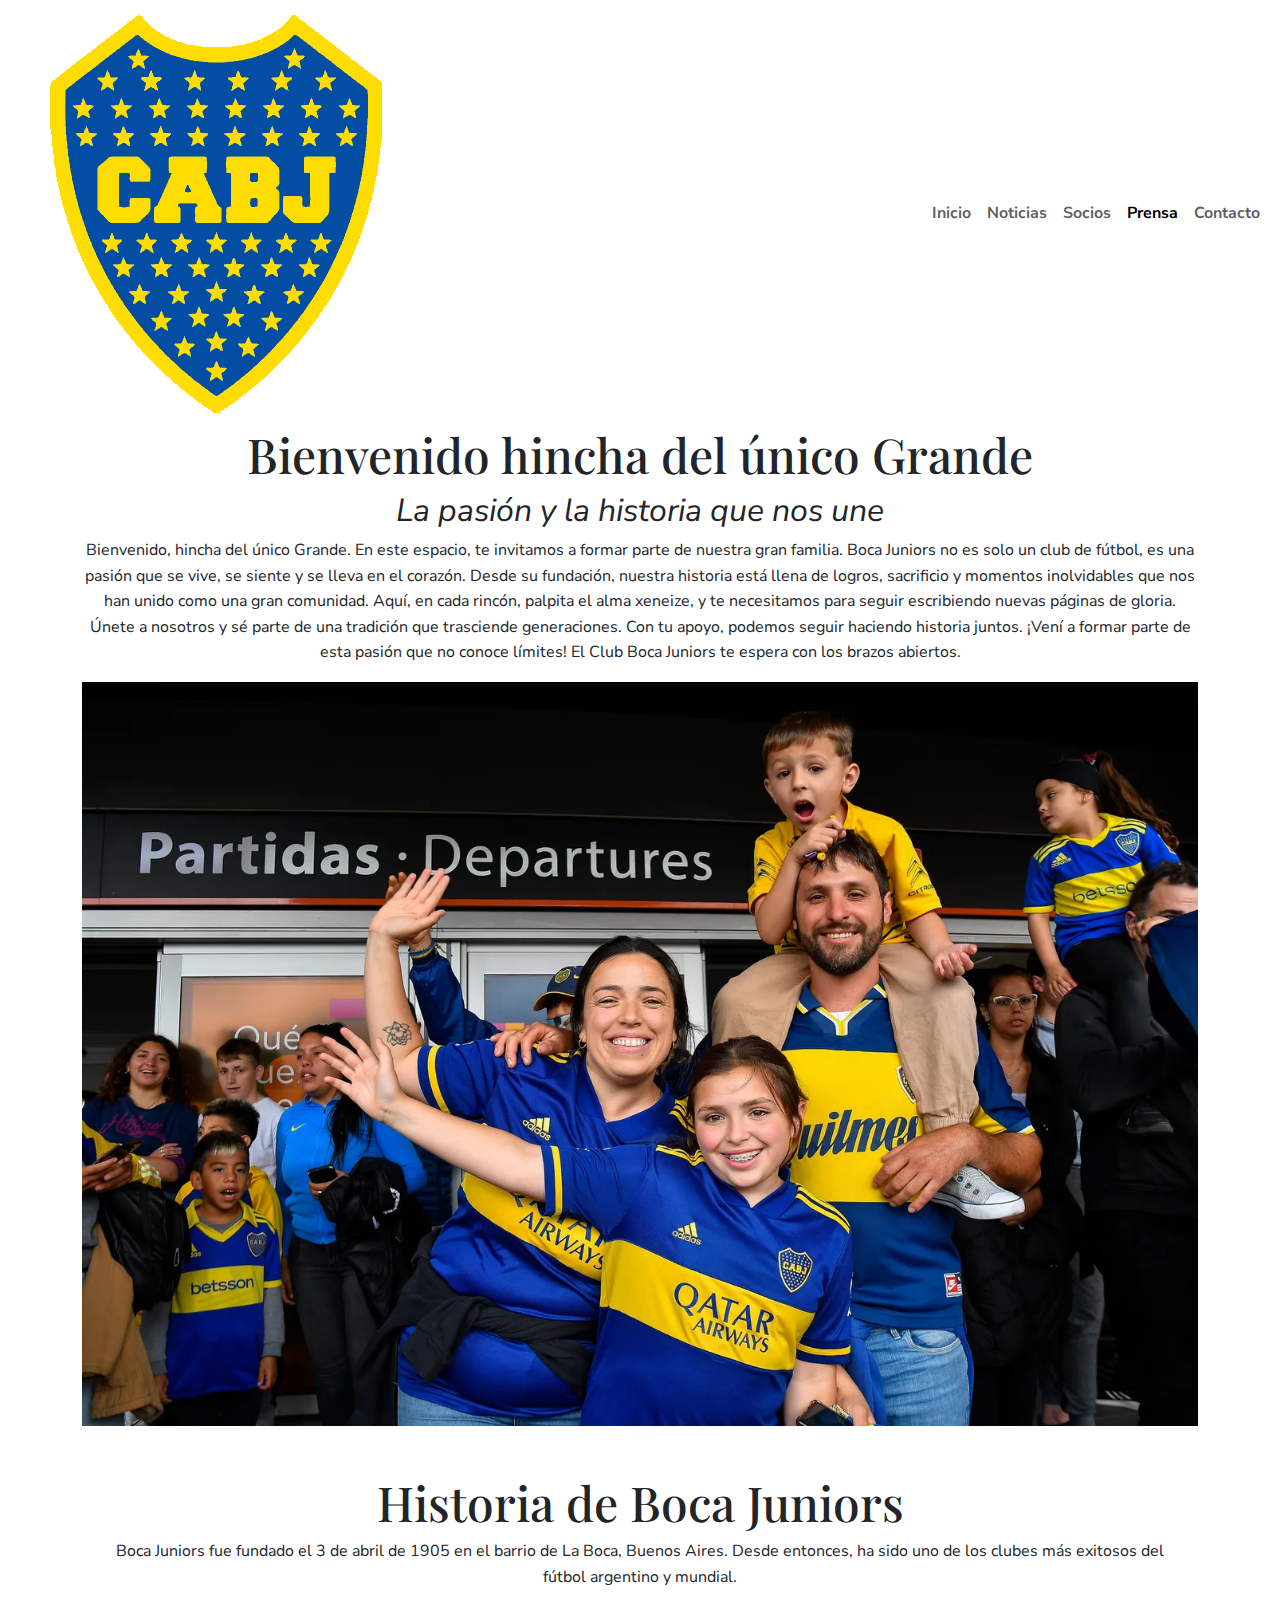
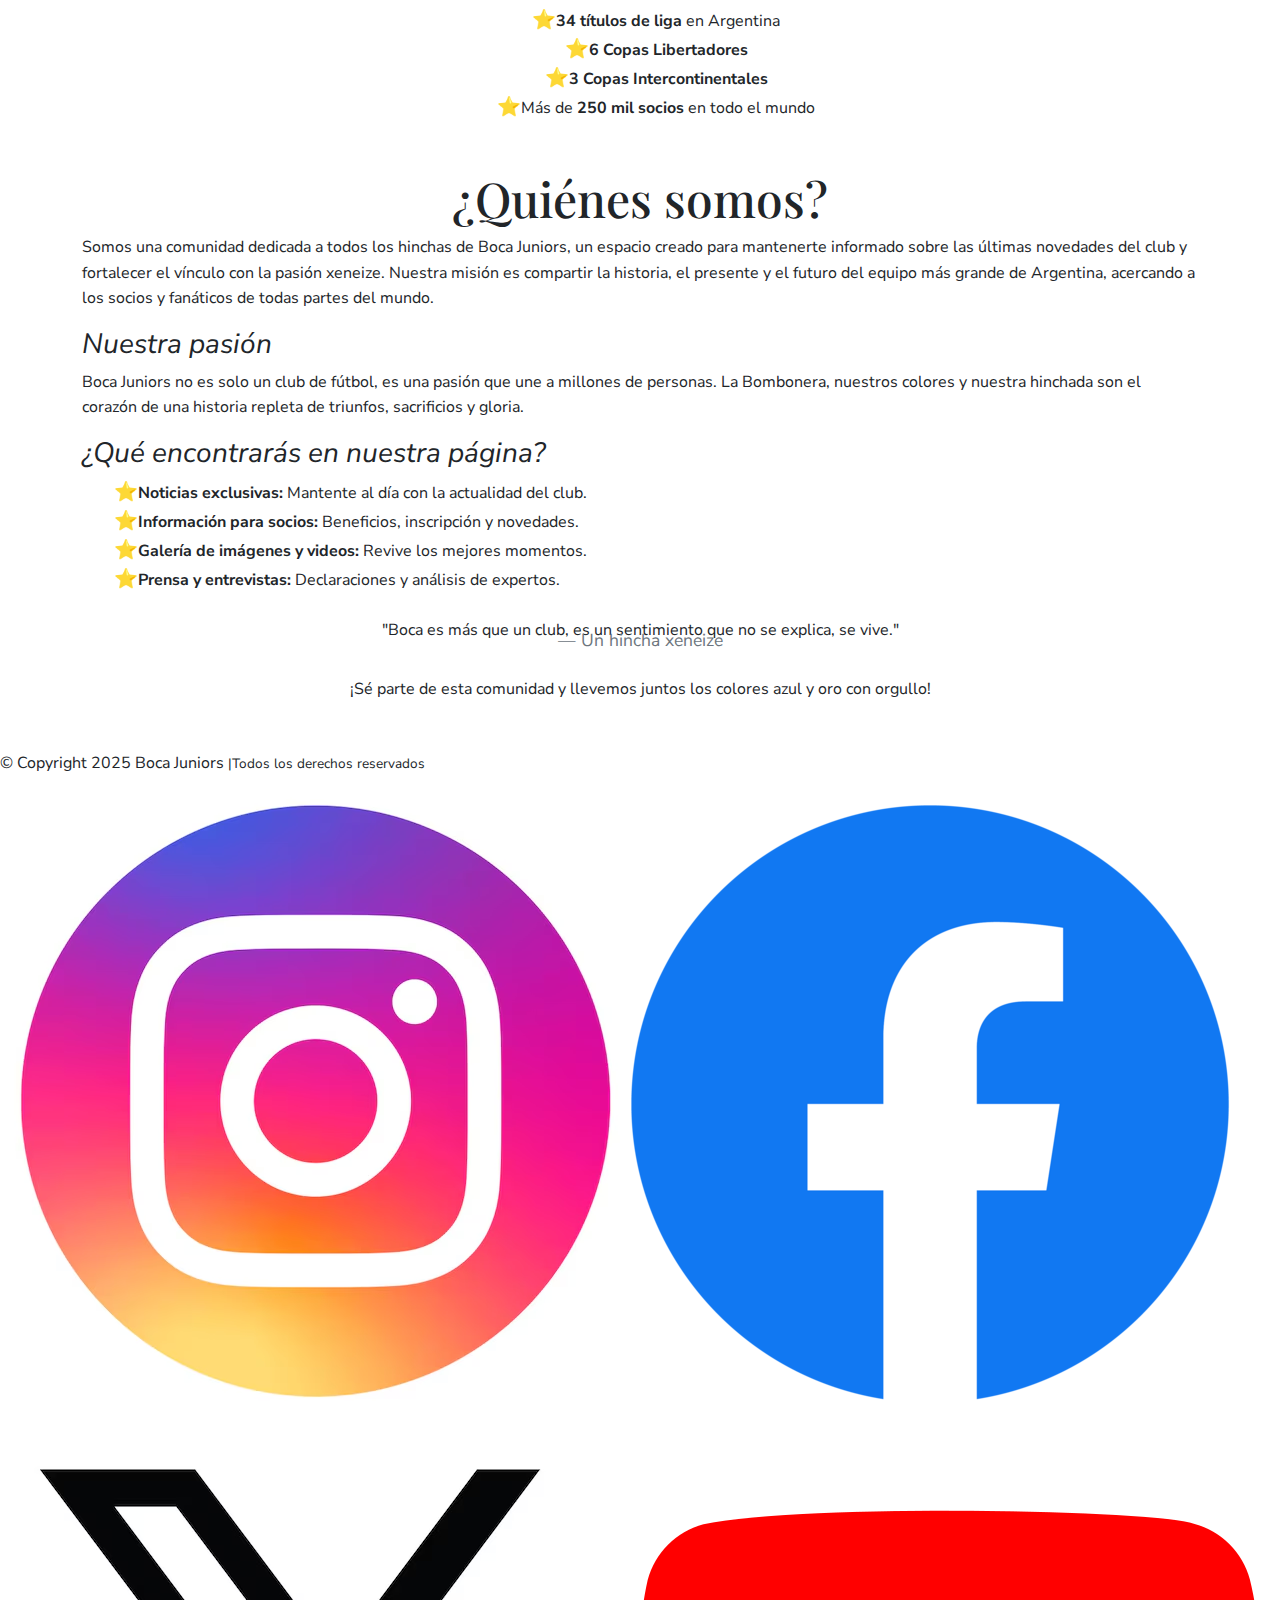
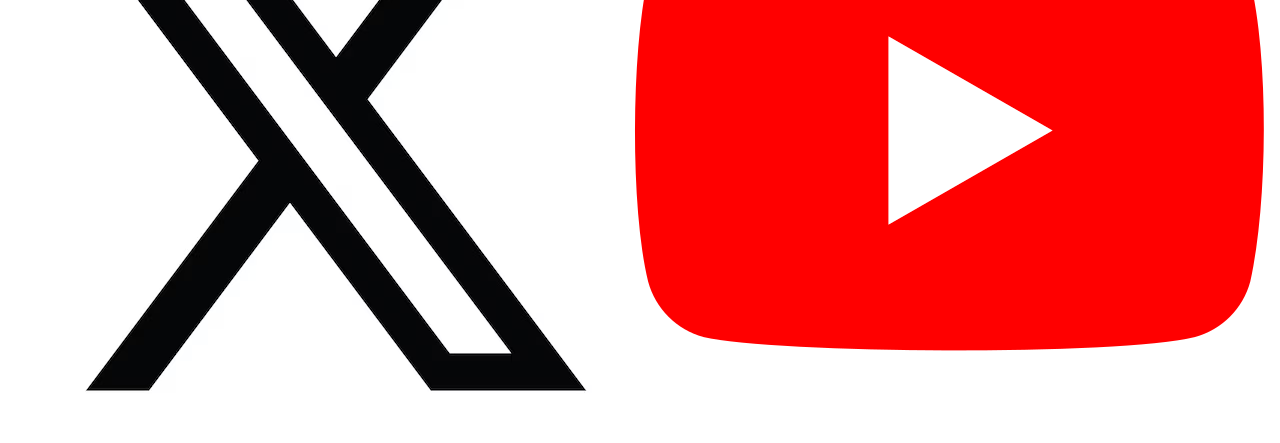
==== commit 723466bb: "Trabajando estilos en components" ====
--- a/index.html
+++ b/index.html
@@ -11,7 +11,7 @@
 </head>
 <body>
         <header>
-            <nav class="navbar navbar-expand-lg navbar-light bg-light w-100">
+            <nav class="navbar navbar-expand-lg">
                 <div class="container-fluid">
                     <!-- Logo -->
                     <a class="navbar-brand" href="../index.html">
@@ -103,15 +103,18 @@
         <p class="p-footer"> &copy; Copyright 2025 Boca Juniors </p>
     
         <a href="https://www.instagram.com/bocajrs/?hl=es" target="_blank">
-            <img src="./assets/icons/logo-ig.avif" alt="Instagram" class="footer-icon"> Instagram
+            <img src="./assets/icons/logo-ig.avif" alt="Instagram" class="footer-icon"> 
         </a>
     
         <a href="https://www.facebook.com/BocaJuniors/?locale=es_LA" target="_blank">
-            <img src="./assets/icons/Facebook_Logo_(2019).png" alt="Facebook" class="footer-icon"> Facebook
+            <img src="./assets/icons/Facebook_Logo_(2019).png" alt="Facebook" class="footer-icon">
         </a>
     
         <a href="https://x.com/BocaJrsOficial" target="_blank">
-            <img src="./assets/icons/logo-x.avif" alt="Twitter" class="footer-icon"> Twitter
+            <img src="./assets/icons/logo-x.avif" alt="Twitter" class="footer-icon">
+        </a>
+        <a href="https://www.youtube.com/@ElCanaldeBoca"target="_blank">
+            <img src="./assets/icons/Youtube_logo.png" alt="Youtube" class="footer-icon">
         </a>
     </footer>
     
--- a/styles/style.css
+++ b/styles/style.css
@@ -51,8 +51,12 @@
   font-weight: bold;
 }
 
+.historia-lista {
+  list-style: none;
+}
 .historia-lista li::before {
   content: "⭐";
+  list-style: none;
   font-size: 1.2rem;
 }
 
@@ -69,4 +73,65 @@
   text-decoration: none;
 }
 
+.custom-form {
+  background-color: #f8f9fa;
+  border: 2px solid #007bff;
+  padding: 2rem;
+  border-radius: 10px;
+}
+
+.custom-label {
+  color: #007bff;
+}
+
+.custom-input {
+  background-color: #e9ecef;
+  border: 1px solid #007bff;
+  border-radius: 5px;
+}
+
+.custom-input:focus {
+  border-color: #0056b3;
+  box-shadow: 0 0 5px rgba(0, 91, 179, 0.6);
+}
+
+.custom-textarea {
+  background-color: #e9ecef;
+  border: 1px solid #007bff;
+  border-radius: 5px;
+}
+
+.custom-btn {
+  background-color: #122071;
+  border: none;
+  color: white;
+  padding: 10px;
+  border-radius: 5px;
+}
+
+.custom-btn:hover {
+  background-color: #f3b229;
+  border-color: #070707;
+}
+
+.p-contactos {
+  text-align: center;
+  color: #333;
+  margin-bottom: 2rem;
+}
+
+.mapa-container {
+  width: 100%;
+  height: 350px;
+  position: relative;
+}
+.mapa-container iframe {
+  width: 100%;
+  height: 100%;
+  border: none;
+  position: absolute;
+  top: 0;
+  left: 0;
+}
+
 /*# sourceMappingURL=style.css.map */
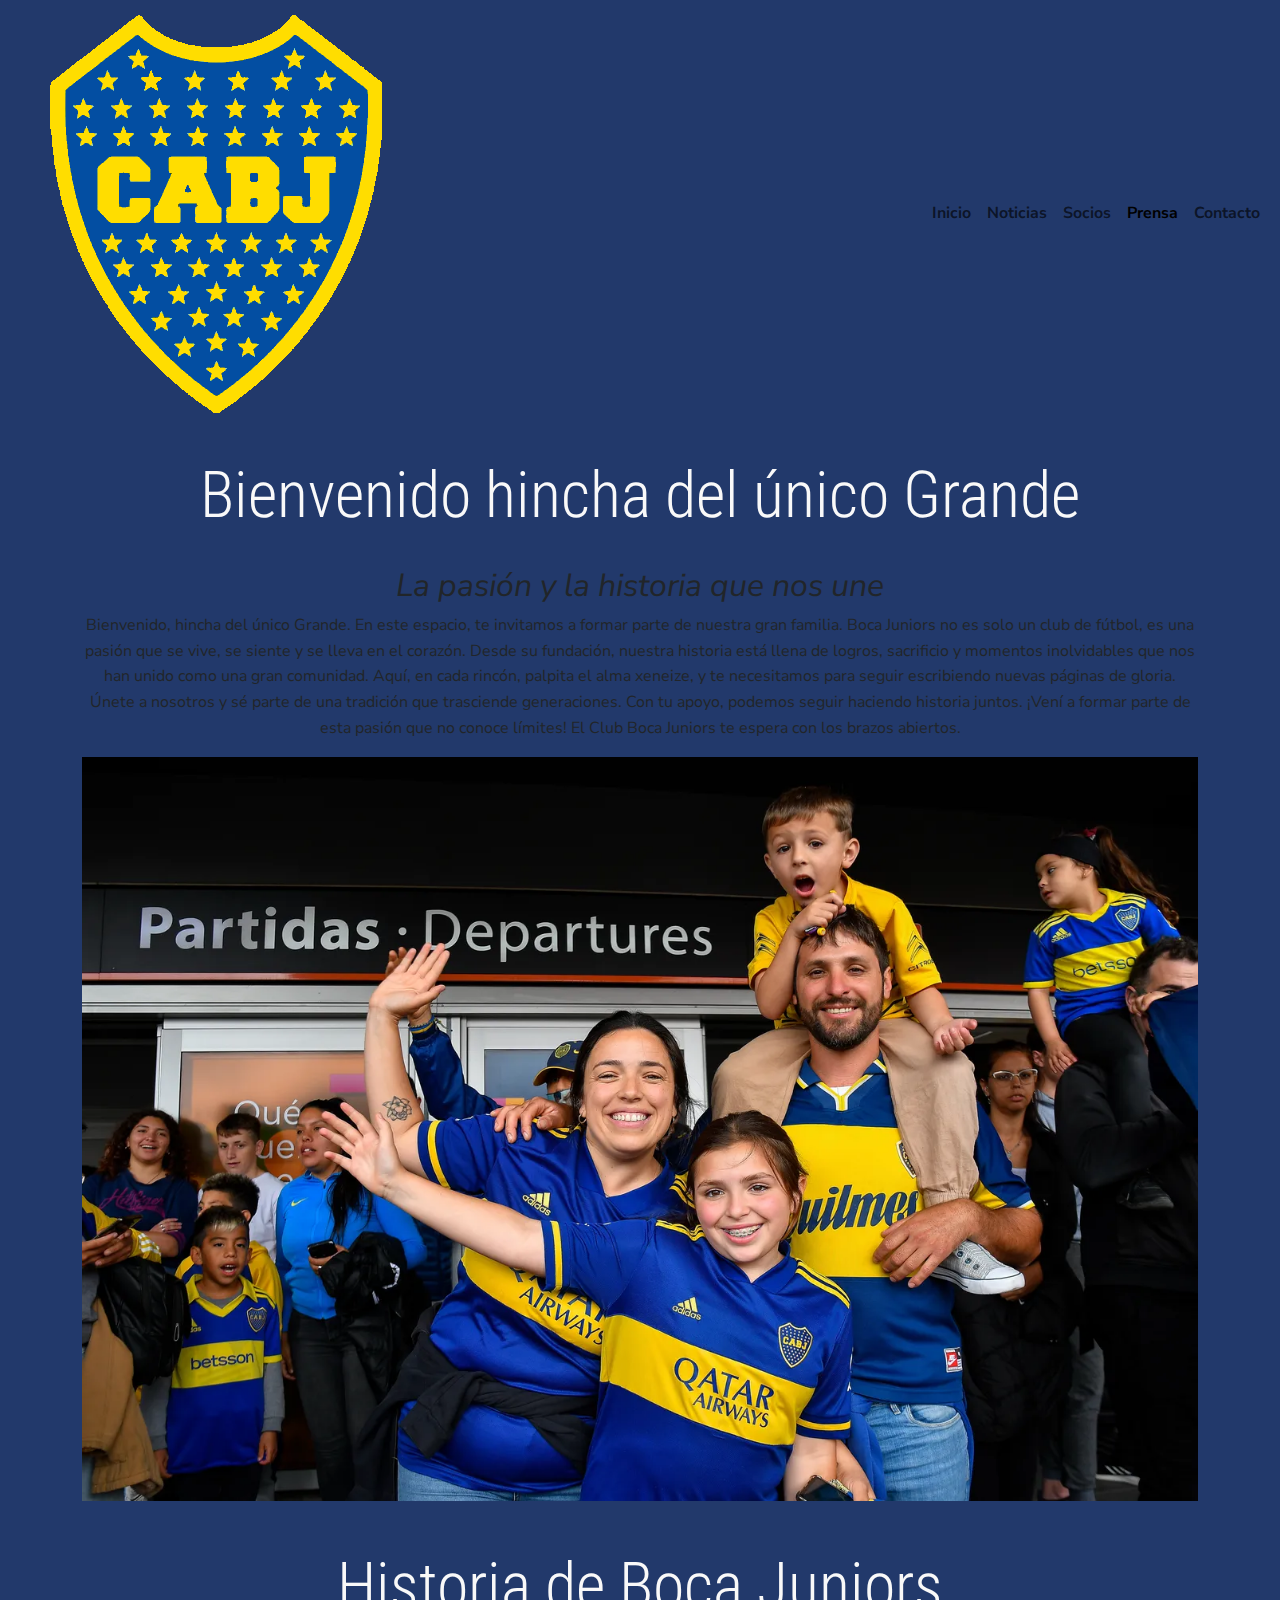
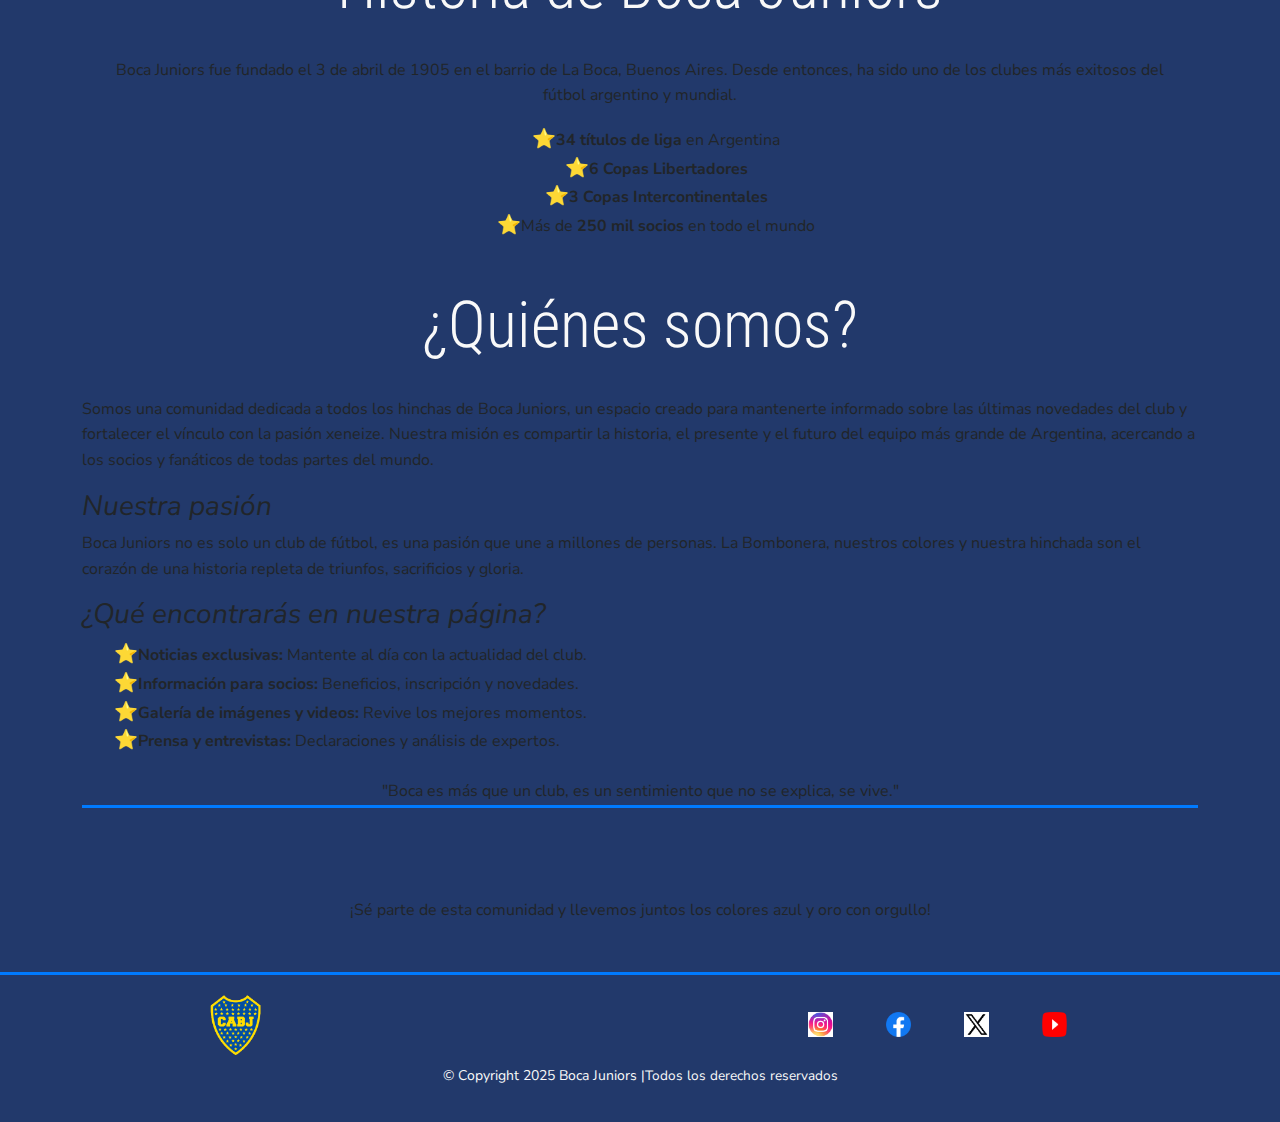
==== commit ea6fe90e: "trabajando en partials" ====
--- a/index.html
+++ b/index.html
@@ -99,23 +99,33 @@
         
     </main>
     
-    <footer> 
-        <p class="p-footer"> &copy; Copyright 2025 Boca Juniors </p>
+    <footer>  
+        <div class="footer-container">
+            <a href="../index.html">
+                <img src="./assets/icons/Boca_escudo.png" alt="Logo Boca Juniors" class="footer-club-icon">  
+            </a>  
     
-        <a href="https://www.instagram.com/bocajrs/?hl=es" target="_blank">
-            <img src="./assets/icons/logo-ig.avif" alt="Instagram" class="footer-icon"> 
-        </a>
+            <!-- Redes sociales -->
+            <div class="footer-social">
+                <a href="https://www.instagram.com/bocajrs/?hl=es" target="_blank">
+                    <img src="./assets/icons/logo-ig.avif" alt="Instagram" class="footer-icon">  
+                </a>  
     
-        <a href="https://www.facebook.com/BocaJuniors/?locale=es_LA" target="_blank">
-            <img src="./assets/icons/Facebook_Logo_(2019).png" alt="Facebook" class="footer-icon">
-        </a>
+                <a href="https://www.facebook.com/BocaJuniors/?locale=es_LA" target="_blank">
+                    <img src="./assets/icons/Facebook_Logo_(2019).png" alt="Facebook" class="footer-icon">  
+                </a>  
     
-        <a href="https://x.com/BocaJrsOficial" target="_blank">
-            <img src="./assets/icons/logo-x.avif" alt="Twitter" class="footer-icon">
-        </a>
-        <a href="https://www.youtube.com/@ElCanaldeBoca"target="_blank">
-            <img src="./assets/icons/Youtube_logo.png" alt="Youtube" class="footer-icon">
-        </a>
+                <a href="https://x.com/BocaJrsOficial" target="_blank">
+                    <img src="./assets/icons/logo-x.avif" alt="Twitter" class="footer-icon">  
+                </a>  
+    
+                <a href="https://www.youtube.com/@ElCanaldeBoca" target="_blank">
+                    <img src="./assets/icons/Youtube_logo.png" alt="Youtube" class="footer-icon">  
+                </a>  
+            </div>
+        </div>
+    
+        <p class="p-footer"> &copy; Copyright 2025 Boca Juniors </p>  
     </footer>
     
     <script src="https://cdn.jsdelivr.net/npm/bootstrap@5.3.3/dist/js/bootstrap.bundle.min.js" integrity="sha384-YvpcrYf0tY3lHB60NNkmXc5s9fDVZLESaAA55NDzOxhy9GkcIdslK1eN7N6jIeHz" crossorigin="anonymous"></script>   
--- a/styles/style.css
+++ b/styles/style.css
@@ -1,5 +1,5 @@
 @charset "UTF-8";
-@import url("https://fonts.googleapis.com/css2?family=Nunito+Sans:wght@200..1000&family=Playfair+Display:wght@400;700&display=swap");
+@import url('https://fonts.googleapis.com/css2?family=Nunito+Sans:ital,opsz,wght@0,6..12,200..1000;1,6..12,200..1000&family=Roboto+Condensed:ital,wght@0,100..900;1,100..900&display=swap" rel="stylesheet');
 * {
   margin: 0;
   padding: 0;
@@ -16,8 +16,9 @@
 }
 
 .titulos {
-  font-family: "Playfair Display", serif;
-  font-size: 3rem;
+  font-family: "Roboto Condensed", sans-serif;
+  font-size: 4rem;
+  font-weight: 300;
 }
 
 .subtitulos {
@@ -32,7 +33,7 @@
 }
 
 .p-contactos {
-  font-size: 1rem;
+  font-size: 1.5rem;
   line-height: 1.6;
   font-style: normal;
 }
@@ -61,7 +62,7 @@
 }
 
 .custom-label {
-  font-size: 1.1rem;
+  font-size: 1.5rem;
   font-weight: bold;
   font-family: "Nunito Sans", sans-serif;
 }
@@ -73,20 +74,38 @@
   text-decoration: none;
 }
 
+body {
+  background-color: #22396b;
+}
+
 .custom-form {
-  background-color: #f8f9fa;
-  border: 2px solid #007bff;
+  background-color: #ffc307;
+  border: 2px solid #007aff;
   padding: 2rem;
   border-radius: 10px;
-}
-
+  max-width: 500px;
+  width: 90%;
+  margin: 0 auto;
+  box-shadow: 0px 5px 15px rgba(0, 0, 0, 0.2);
+  transition: transform 0.3s ease-in-out, box-shadow 0.3s ease-in-out;
+}
+.custom-form:hover {
+  transform: translateY(-5px);
+  box-shadow: 0px 10px 20px rgba(0, 0, 0, 0.3);
+}
+
+@media (max-width: 768px) {
+  .custom-form {
+    padding: 1.5rem;
+  }
+}
 .custom-label {
-  color: #007bff;
+  color: #22396b;
 }
 
 .custom-input {
-  background-color: #e9ecef;
-  border: 1px solid #007bff;
+  background-color: #f9f9f9;
+  border: 1px solid #007aff;
   border-radius: 5px;
 }
 
@@ -101,29 +120,25 @@
   border-radius: 5px;
 }
 
-.custom-btn {
-  background-color: #122071;
-  border: none;
-  color: white;
-  padding: 10px;
-  border-radius: 5px;
-}
-
-.custom-btn:hover {
-  background-color: #f3b229;
-  border-color: #070707;
-}
-
 .p-contactos {
   text-align: center;
-  color: #333;
-  margin-bottom: 2rem;
+  color: #f9f9f9;
+  margin-bottom: 4rem;
+}
+
+.titulos {
+  font-family: "Roboto Condensed", sans-serif;
+  font-size: 4rem;
+  color: #f9f9f9;
+  text-align: center;
+  margin: 2rem;
 }
 
 .mapa-container {
   width: 100%;
   height: 350px;
   position: relative;
+  border: 0;
 }
 .mapa-container iframe {
   width: 100%;
@@ -132,6 +147,70 @@
   position: absolute;
   top: 0;
   left: 0;
+  padding-bottom: 2rem;
+}
+
+.custom-btn {
+  background-color: #122071;
+  border: none;
+  color: white;
+  padding: 10px;
+  border-radius: 5px;
+}
+
+.custom-btn:hover {
+  background-color: #22396b;
+  border-color: #070707;
+}
+
+footer {
+  text-align: center;
+  padding: 20px;
+  background-color: #22396b;
+  color: #f9f9f9;
+  border-top: 3px solid #007aff;
+}
+footer .footer-container {
+  display: flex;
+  align-items: center;
+  justify-content: space-between;
+  flex-wrap: wrap;
+  max-width: 900px;
+  margin: 0 auto;
+}
+footer .footer-club-icon {
+  width: 60px;
+  height: auto;
+}
+footer .footer-social {
+  display: flex;
+  justify-content: center;
+  flex-wrap: wrap;
+  gap: 15px;
+}
+footer a {
+  display: inline-flex;
+  align-items: center;
+  margin: 0 15px;
+  color: #22396b;
+}
+footer a:hover {
+  color: #ffc307;
+}
+footer .footer-icon {
+  width: 25px;
+  height: 25px;
+  margin-right: 8px;
+}
+footer .p-footer {
+  margin-top: 10px;
+  font-size: 14px;
+  color: #f9f9f9;
+}
+
+.blockquote-footer {
+  margin-top: 0%;
+  color: #22396b;
 }
 
 /*# sourceMappingURL=style.css.map */
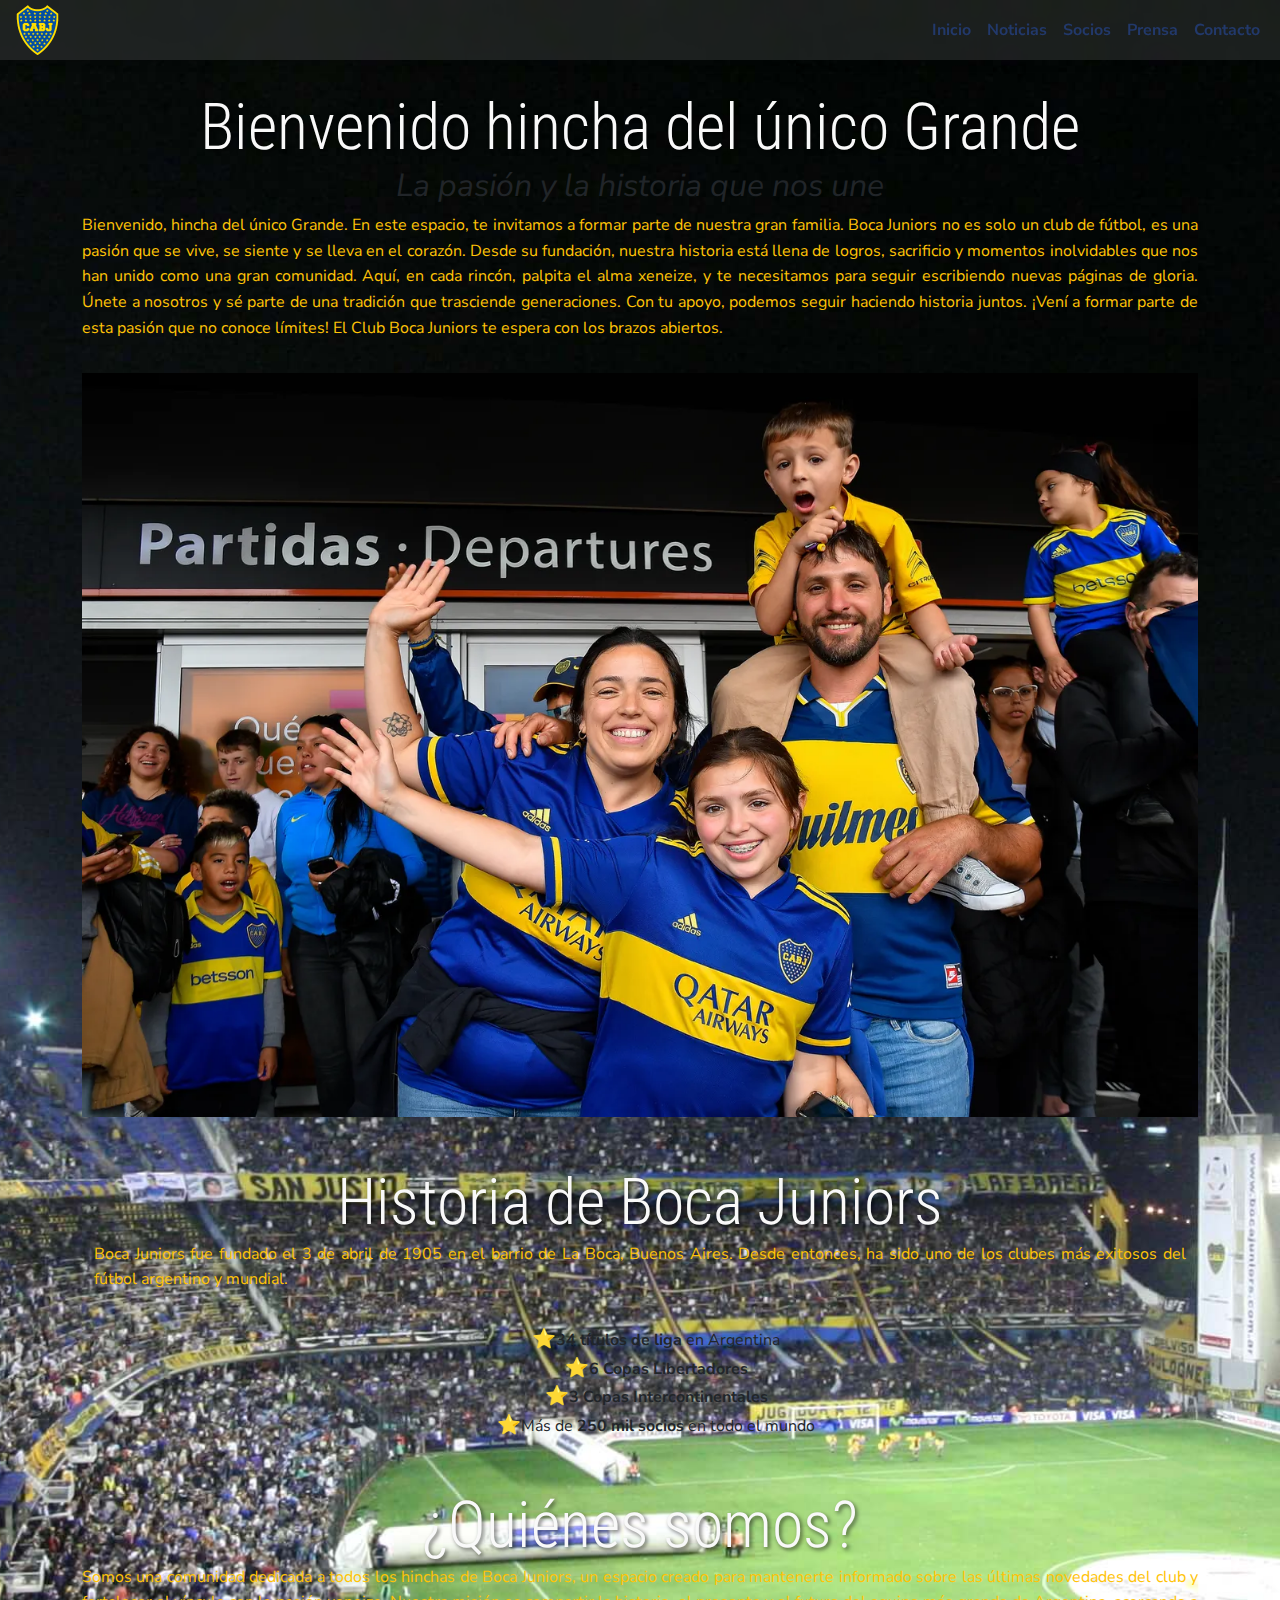
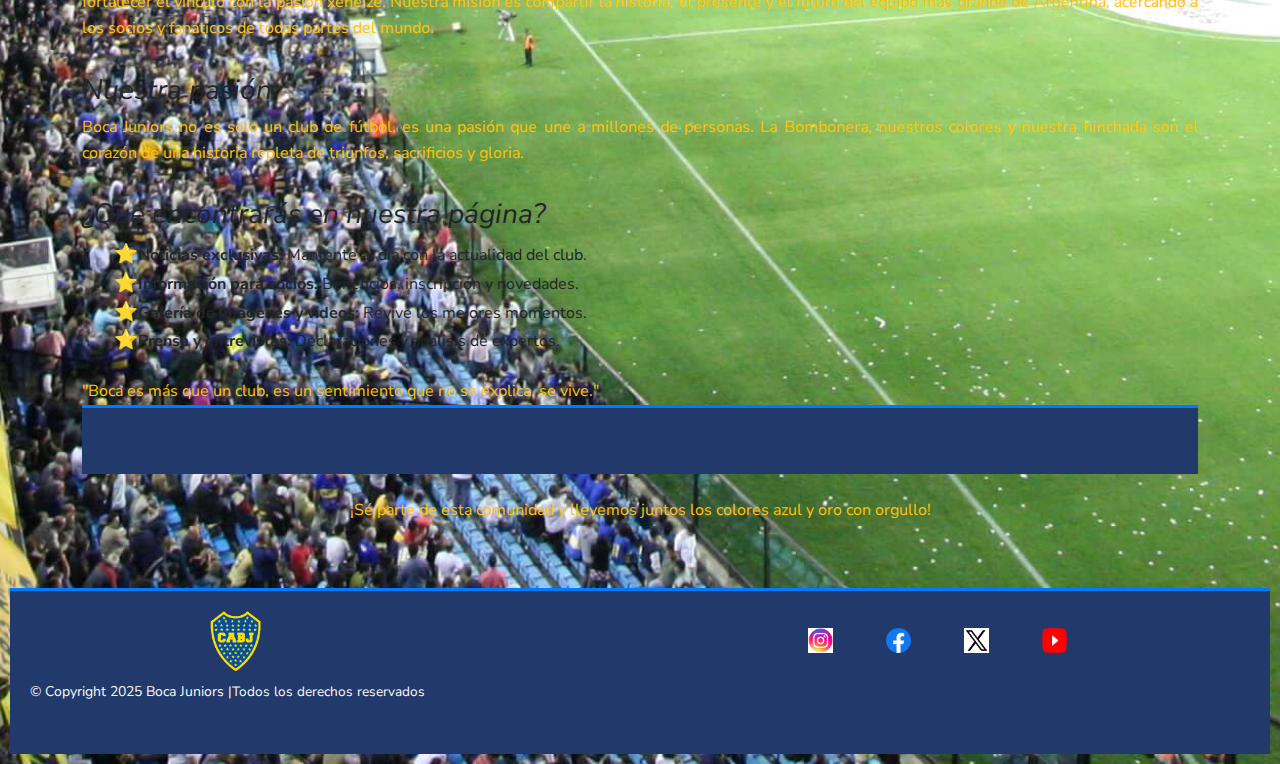
==== commit 1a11f030: "trabajando en partials" ====
--- a/index.html
+++ b/index.html
@@ -10,43 +10,43 @@
     <title>Socios Boca - Inicio</title>
 </head>
 <body>
-        <header>
-            <nav class="navbar navbar-expand-lg">
-                <div class="container-fluid">
-                    <!-- Logo -->
-                    <a class="navbar-brand" href="../index.html">
-                        <img src="./assets/icons/Boca_escudo.png" alt="Boca_escudo" class="logo">
-                    </a>
-                    <!-- Botón hamburguesa -->
-                    <button class="navbar-toggler" type="button" data-bs-toggle="collapse" data-bs-target="#navbarNav" aria-controls="navbarNav" aria-expanded="false" aria-label="Toggle navigation">
-                        <span>
-                            <img class="navbar-toggler-icon" src="./assets/icons/menu hamburguesa.png" alt="menu.png">
-                        </span>
-    
-                    </button>
-                    <!-- NAV -->
-                    <div class="collapse navbar-collapse" id="navbarNav">
-                        <ul class="navbar-nav ms-auto">
-                            <li class="nav-item">
-                                <a class="nav-link" href="./index.html">Inicio</a>
-                            </li>
-                            <li class="nav-item">
-                                <a class="nav-link" href="./pages/news.html">Noticias</a>
-                            </li>
-                            <li class="nav-item">
-                                <a class="nav-link" href="./pages/members.html">Socios</a>
-                            </li>
-                            <li class="nav-item">
-                                <a class="nav-link active" href="./pages/press.html">Prensa</a>
-                            </li>
-                            <li class="nav-item">
-                                <a class="nav-link" href="./pages/contact.html">Contacto</a>
-                            </li>
-                        </ul>
-                    </div>
+    <header>
+        <nav class="navbar navbar-expand-lg w-100">
+            <div class="container-fluid">
+                <!-- Logo -->
+                <a class="navbar-brand" href="../index.html">
+                    <img src="./assets/icons/Boca_escudo.png" alt="Boca_escudo" class="logo">
+                </a>
+                <!-- Botón hamburguesa -->
+                <button class="navbar-toggler" type="button" data-bs-toggle="collapse" data-bs-target="#navbarNav" aria-controls="navbarNav" aria-expanded="false" aria-label="Toggle navigation">
+                    <span>
+                        <img class="navbar-toggler-icon" src="../assets/icons/menu hamburguesa.png" alt="menu.png">
+                    </span>
+
+                </button>
+                <!-- NAV -->
+                <div class="collapse navbar-collapse" id="navbarNav">
+                    <ul class="navbar-nav ms-auto">
+                        <li class="nav-item">
+                            <a class="nav-link" href="index.html">Inicio</a>
+                        </li>
+                        <li class="nav-item">
+                            <a class="nav-link active" href="./pages/news.html">Noticias</a>
+                        </li>
+                        <li class="nav-item">
+                            <a class="nav-link" href="./members.html">Socios</a>
+                        </li>
+                        <li class="nav-item">
+                            <a class="nav-link" href="./press.html">Prensa</a>
+                        </li>
+                        <li class="nav-item">
+                            <a class="nav-link" href="./contact.html">Contacto</a>
+                        </li>
+                    </ul>
                 </div>
-            </nav>
-        </header>    
+            </div>
+        </nav>
+    </header>    
     
     <main>
         <section class="container">
--- a/styles/style.css
+++ b/styles/style.css
@@ -38,6 +38,12 @@
   font-style: normal;
 }
 
+.p-contactos-b {
+  font-size: 1.5rem;
+  line-height: 1.6;
+  font-style: normal;
+}
+
 .p-footer {
   font-family: "Nunito Sans", sans-serif;
   font-size: 1rem;
@@ -75,7 +81,30 @@
 }
 
 body {
-  background-color: #22396b;
+  background-color: #e7e2ed;
+  padding: 10px;
+}
+
+main {
+  padding: 80px 1rem 1rem;
+}
+@media (max-width: 768px) {
+  main {
+    padding: 100px 1rem 2rem;
+  }
+}
+
+p {
+  text-align: justify;
+  color: #ffc307;
+  margin-bottom: 2rem;
+}
+
+body {
+  background-image: url(../assets/img/bombonera.jpg);
+  background-size: cover;
+  background-position: center;
+  background-repeat: no-repeat;
 }
 
 .custom-form {
@@ -122,16 +151,32 @@
 
 .p-contactos {
   text-align: center;
-  color: #f9f9f9;
+  color: #ffc307;
   margin-bottom: 4rem;
+}
+
+.p-contactos-b {
+  background-color: rgba(0, 0, 0, 0.3);
+  text-align: center;
+  color: #ffc307;
+  margin-bottom: 4rem;
+  text-shadow: 2px 2px 4px rgba(0, 0, 0, 0.6);
+}
+
+.fondo-titulo {
+  width: 100vw;
+  background-color: rgba(0, 0, 0, 0.3);
+  padding: 1rem 0;
+  margin: 0 auto;
 }
 
 .titulos {
   font-family: "Roboto Condensed", sans-serif;
   font-size: 4rem;
   color: #f9f9f9;
+  text-shadow: 2px 2px 4px rgba(0, 0, 0, 0.6);
   text-align: center;
-  margin: 2rem;
+  margin: 0;
 }
 
 .mapa-container {
@@ -163,6 +208,47 @@
   border-color: #070707;
 }
 
+.navbar {
+  background-color: rgba(255, 255, 255, 0.1);
+  backdrop-filter: blur(8px);
+  -webkit-backdrop-filter: blur(8px);
+  box-shadow: 0 2px 10px rgba(0, 0, 0, 0.2);
+  width: 100vw;
+  margin: 0;
+  padding: 0;
+  border: none;
+  position: fixed;
+  top: 0;
+  left: 0;
+  right: 0;
+  z-index: 1000;
+}
+
+.logo {
+  width: 50px;
+  height: auto;
+}
+
+.nav-menu ul {
+  display: flex;
+  flex-direction: row;
+  justify-content: space-around;
+  color: #22396b;
+  padding: 0;
+  list-style: none;
+  margin: 0;
+}
+
+.nav-link {
+  text-decoration: none;
+  color: #22396b !important;
+  transition: all 0.3s ease;
+}
+.nav-link:hover {
+  color: #ffc307 !important;
+  text-decoration: underline;
+}
+
 footer {
   text-align: center;
   padding: 20px;
